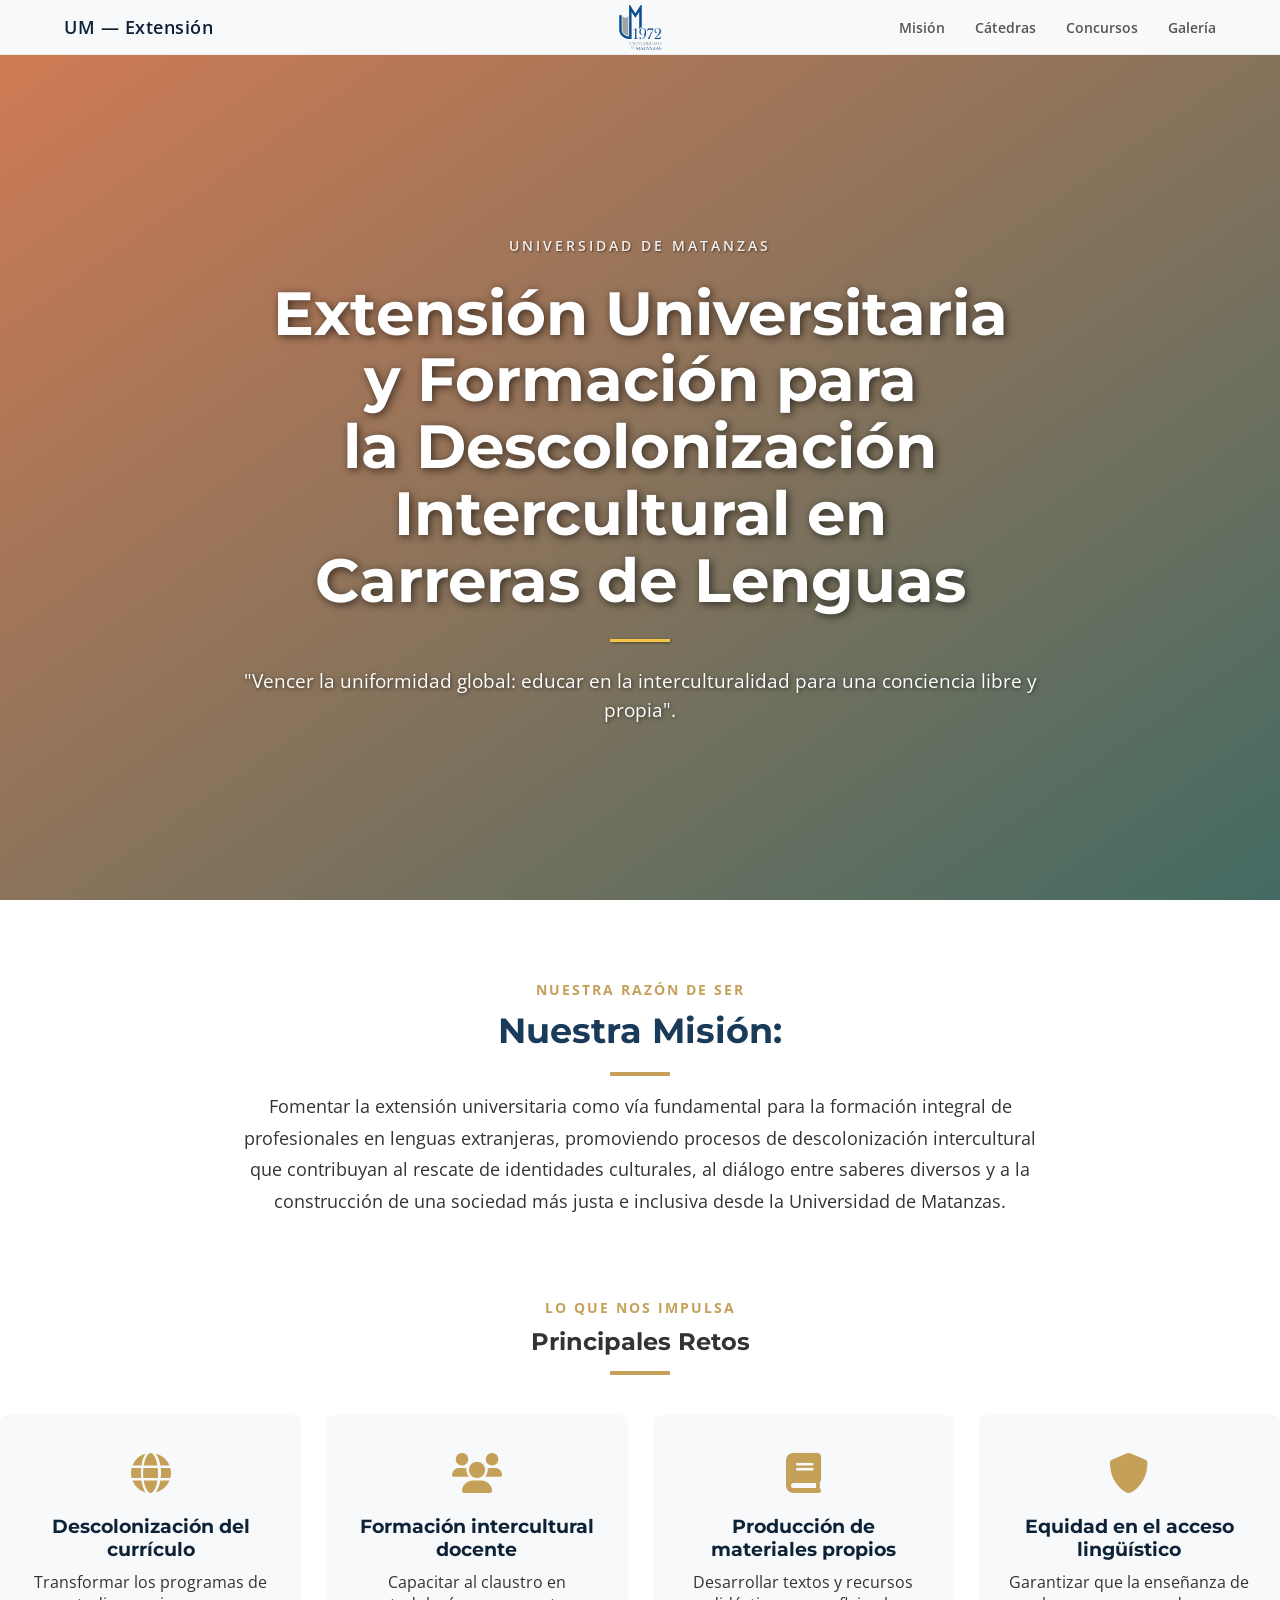
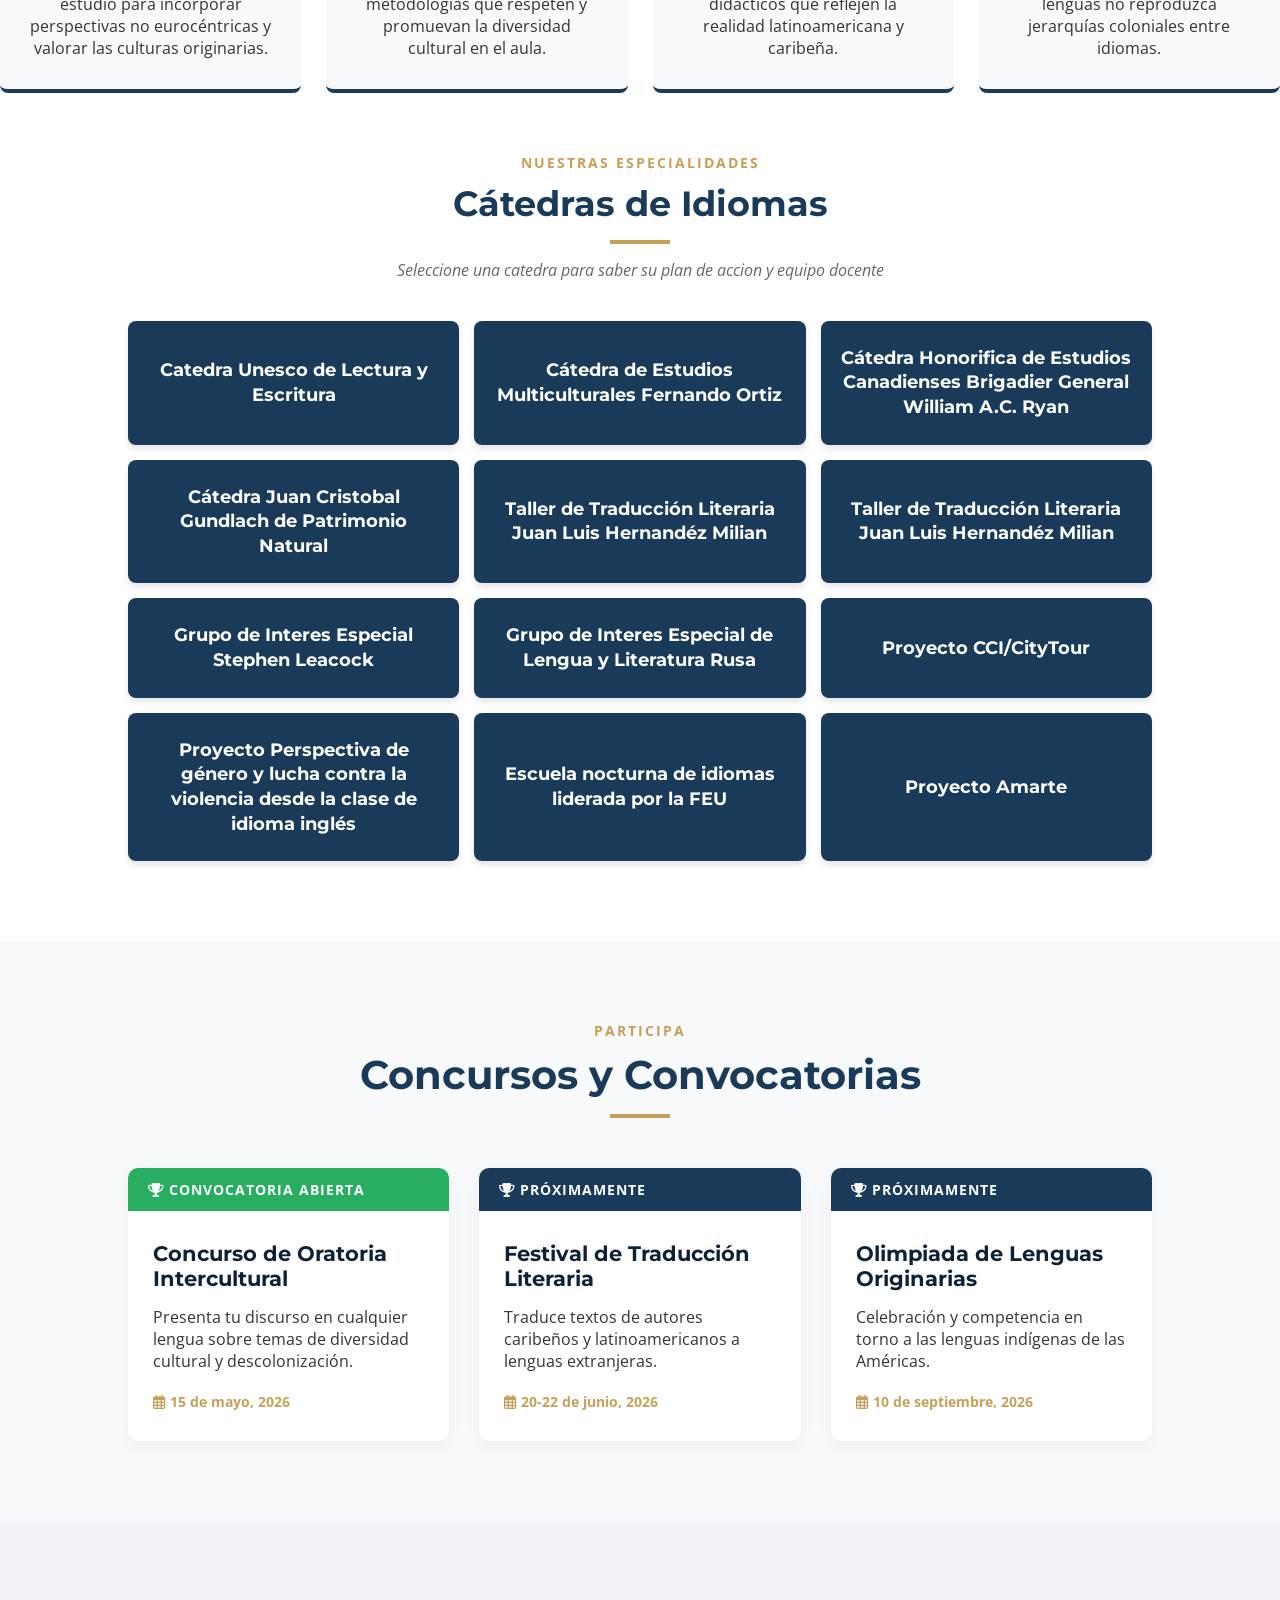
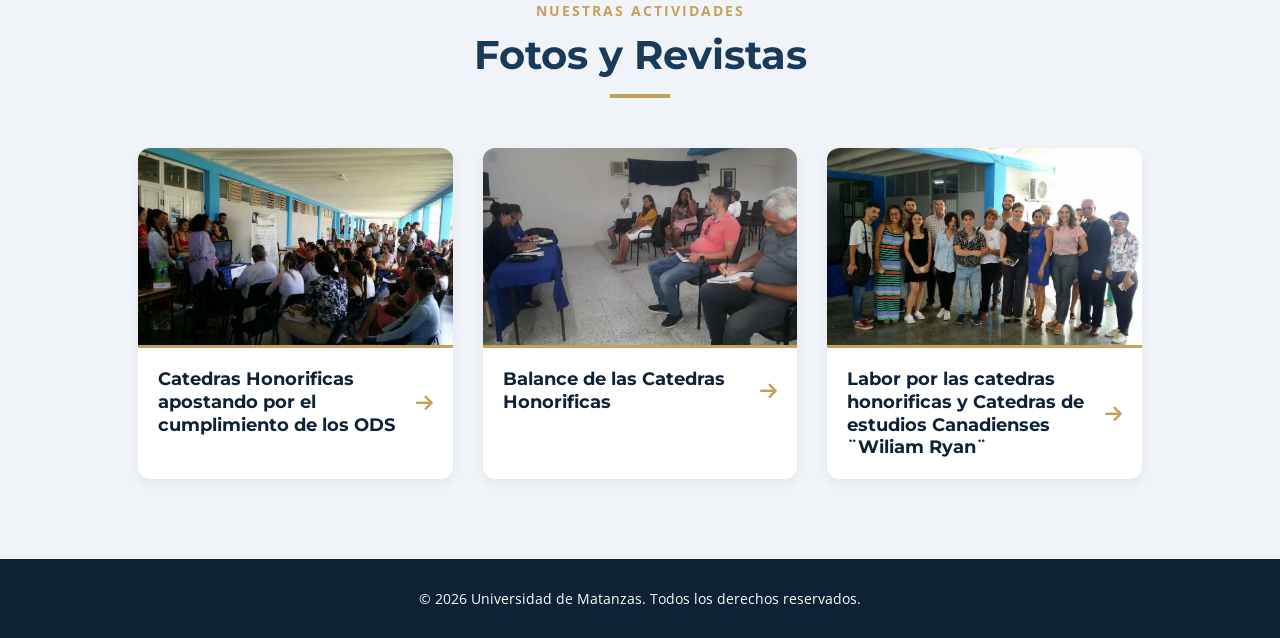
==== index.html @ 180d3bcb "Add files via upload" ====
<!DOCTYPE html>
<html lang="es">
<head>
    <meta charset="UTF-8">
    <meta name="viewport" content="width=device-width, initial-scale=1.0">
    <title>Extensión Universitaria - Universidad de Matanzas</title>
    
    <link href="https://fonts.googleapis.com/css2?family=Montserrat:wght@400;700&family=Open+Sans:wght@400;600&display=swap" rel="stylesheet">
    <link rel="stylesheet" href="https://cdnjs.cloudflare.com/ajax/libs/font-awesome/6.0.0/css/all.min.css">
    <link rel="stylesheet" href="estilos.css">
</head>
<body>
    <header class="barra-navegacion">
        <div class="logotipo">UM — Extensión</div>
        <img src="fotos/logouni.png" alt="Logo UM" class="logo-central">
        
        <nav>
            <ul class="enlaces-navegacion">
                <li><a href="#mision">Misión</a></li>
                <li><a href="#catedras">Cátedras</a></li>
                <li><a href="#concursos">Concursos</a></li>
                <li><a href="#galeria">Galería</a></li>
            </ul>
        </nav>
    </header>

    <main class="seccion-portada">
        <div class="contenido-portada">
            <span class="etiqueta-universidad">UNIVERSIDAD DE MATANZAS</span>
    
    
            <div class="Primera-seccion">
      <h1 class="titulo-principal">
                Extensión Universitaria<br>
                y Formación para<br>
                la Descolonización<br>
                Intercultural en<br>
                Carreras de Lenguas
            </h1>
            <div class="linea-amarilla"></div>

        <p>"Vencer la uniformidad global: educar en la interculturalidad para una conciencia libre y propia".</p>
    </div>
</main>

  <section class=nuestra-mision id="mision">
    
    <div class="Segunda-seccion">
               <span class="subtitulo-superior">NUESTRA RAZÓN DE SER</span>
            <h2>Nuestra Misión:</h2>
             <div class="gold-divider"></div>
            <p>Fomentar la extensión universitaria como vía fundamental para la formación integral de profesionales en lenguas extranjeras, promoviendo procesos de descolonización intercultural que contribuyan al rescate de identidades culturales, al diálogo entre saberes diversos y a la construcción de una sociedad más justa e inclusiva desde la Universidad de Matanzas.</p>
        </section>
        
        <section class="retos-container">
    <div class="header">
        <span class="subtitle">LO QUE NOS IMPULSA</span>
        <h2 class="main-title">Principales Retos</h2>
        <div class="gold-divider"></div>
    </div>

    <div class="retos-grid">
        <div class="reto-card">
            <div class="icon-wrapper">
                <i class="fas fa-globe"></i>
            </div>
            <h3>Descolonización del currículo</h3>
            <p>Transformar los programas de estudio para incorporar perspectivas no eurocéntricas y valorar las culturas originarias.</p>
        </div>

        <div class="reto-card">
            <div class="icon-wrapper">
                <i class="fas fa-users"></i>
            </div>
            <h3>Formación intercultural docente</h3>
            <p>Capacitar al claustro en metodologías que respeten y promuevan la diversidad cultural en el aula.</p>
        </div>

        <div class="reto-card">
            <div class="icon-wrapper">
                <i class="fas fa-book"></i>
            </div>
            <h3>Producción de materiales propios</h3>
            <p>Desarrollar textos y recursos didácticos que reflejen la realidad latinoamericana y caribeña.</p>
        </div>

        <div class="reto-card">
            <div class="icon-wrapper">
                <i class="fas fa-shield-alt"></i>
            </div>
            <h3>Equidad en el acceso lingüístico</h3>
            <p>Garantizar que la enseñanza de lenguas no reproduzca jerarquías coloniales entre idiomas.</p>
        </div>
    </div>
</section>
    </div>

   
       <section class="seccion-catedras" id="catedras">
          <span class="subtitle-catedra">NUESTRAS ESPECIALIDADES</span>
    <h2 class="titulo-seccion">Cátedras de Idiomas</h2>
     <div class="gold-divider"></div>
    <p id="seleccion">Seleccione una catedra para saber su plan de accion y equipo docente</p>
             <div class="Tercera-seccion">
                
                <article> 
                  
                    <a href="catedras/catedra-Unesco.html">
                        <h3>Catedra Unesco de Lectura y Escritura</h3>
                    </a>
                </article>
                    <article> 
                    <a href="catedras/catedra-Estudios.html">
                        <h3>Cátedra de Estudios Multiculturales Fernando Ortiz</h3>
                    </a>
                    </article>
                    <article> 
                    <a href="catedras/catedra-Honorifica.html">
                        <h3>Cátedra Honorifica de Estudios Canadienses Brigadier General William A.C. Ryan</h3>
                    </a>
                    </article>
                    <article> 
                    <a href="catedras/catedra-Juan.html">
                        <h3>Cátedra Juan Cristobal Gundlach de Patrimonio Natural</h3>
                    </a>
                    </article>
                    <article>
                    <a href="catedras/taller-Traduccion.html">
                        <h3>Taller de Traducción Literaria Juan Luis Hernandéz Milian</h3>
                    </a>
                    </article>

                    <article>
                    <a href="catedras/taller-Traduccion.html">
                        <h3>Taller de Traducción Literaria Juan Luis Hernandéz Milian</h3>
                    </a>
                    </article>

                    <article>
                        <a href="catedras/catedra-especial.html">
                            <h3>Grupo de Interes Especial Stephen Leacock</h3>
                        </a>
                    </article>
                    
                     <article>
                        <a href="catedras/catedra-lengua.html">
                            <h3>Grupo de Interes Especial de Lengua y Literatura Rusa</h3>
                        </a>
                    </article>
                     <article>
                        <a href="catedras/proyecto-cci.html">
                            <h3>Proyecto CCI/CityTour</h3>
                        </a>
                    </article>
                     <article>
                        <a href="catedras/proyecto-perspectiva.html">
                            <h3>Proyecto Perspectiva de género y lucha contra la violencia desde la clase de idioma inglés</h3>
                        </a>
                    </article>
                     <article>
                        <a href="catedras/escuela-idioma.html">
                            <h3>Escuela nocturna de idiomas liderada por la FEU</h3>
                        </a>
                    </article>
                     <article>
                        <a href="catedras/proyecto-amarte.html">
                            <h3>Proyecto Amarte</h3>
                        </a>
                    </article>

                </div>
        </section>

  
<section class="contenedor-seccion" id="concursos">
    <div class="encabezado-seccion">
        <span class="subtitulo-superior">PARTICIPA</span>
        <h2 class="titulo-principal">Concursos y Convocatorias</h2>
        <div class="separador"></div>
    </div>

    <div class="cuadricula-tarjetas">
        <div class="tarjeta">
            <div class="tarjeta-cabecera estado-abierta">
                <i class="fas fa-trophy"></i> Convocatoria abierta
            </div>
            <div class="tarjeta-cuerpo">
                <h3>Concurso de Oratoria Intercultural</h3>
                <p>Presenta tu discurso en cualquier lengua sobre temas de diversidad cultural y descolonización.</p>
                <div class="tarjeta-fecha">
                    <i class="far fa-calendar-alt"></i> 15 de mayo, 2026
                </div>
            </div>
        </div>

        <div class="tarjeta">
            <div class="tarjeta-cabecera estado-proximamente">
                <i class="fas fa-trophy"></i> Próximamente
            </div>
            <div class="tarjeta-cuerpo">
                <h3>Festival de Traducción Literaria</h3>
                <p>Traduce textos de autores caribeños y latinoamericanos a lenguas extranjeras.</p>
                <div class="tarjeta-fecha">
                    <i class="far fa-calendar-alt"></i> 20-22 de junio, 2026
                </div>
            </div>
        </div>

        <div class="tarjeta">
            <div class="tarjeta-cabecera estado-proximamente">
                <i class="fas fa-trophy"></i> Próximamente
            </div>
            <div class="tarjeta-cuerpo">
                <h3>Olimpiada de Lenguas Originarias</h3>
                <p>Celebración y competencia en torno a las lenguas indígenas de las Américas.</p>
                <div class="tarjeta-fecha">
                    <i class="far fa-calendar-alt"></i> 10 de septiembre, 2026
                </div>
            </div>
        </div>
    </div>
</section>

<section class="contenedor-seccion fondo-gris" id="galeria">
    <div class="encabezado-seccion">
        <span class="subtitulo-superior">NUESTRAS ACTIVIDADES</span>
        <h2 class="titulo-principal">Fotos y Revistas</h2>
        <div class="separador"></div>
    </div>

    <div class="cuadricula-galeria-movil">
        
        <article class="tarjeta-galeria">
            <div class="contenedor-img">
                <img src="fotos/Catedras Honorificas apostando por el cumplimiento de los ODS.png" alt="Actividad Universitaria">
            </div>
            <div class="info-galeria">
                <h3>Catedras Honorificas apostando por el cumplimiento de los ODS</h3>
                <span class="icono-flecha"><i class="fas fa-arrow-right"></i></span>
            </div>
        </article>

        <article class="tarjeta-galeria">
            <div class="contenedor-img">
                <img src="fotos/Catedrashonorificas.png" alt="Revista">
            </div>
            <div class="info-galeria">
                <h3>Balance de las Catedras Honorificas</h3>
                <span class="icono-flecha"><i class="fas fa-arrow-right"></i></span>
            </div>
        </article>

        <article class="tarjeta-galeria">
            <div class="contenedor-img">
                <img src="fotos/labor por las catedras honorificas y Catedrea de estudios Canadienses Wiliam Ryan.png" alt="Taller">
            </div>
            <div class="info-galeria">
                <h3>Labor por las catedras honorificas y Catedras de estudios Canadienses ¨Wiliam Ryan¨</h3>
                <span class="icono-flecha"><i class="fas fa-arrow-right"></i></span>
            </div>
        </article>

    </div>
</section>

        
        <footer>
    <p>&copy; <span id="anio"></span> Universidad de Matanzas. Todos los derechos reservados.</p>
</footer>

<div id="modal-galeria">
    <span class="cerrar-modal">&times;</span>
    <div class="contenido-modal">
        <img id="img-modal" src="" alt="Imagen ampliada">
        <h3 id="texto-modal"></h3>
    </div>
</div>
<script>
    // Tu código anterior (Año y Scroll) se queda aquí arriba...
    document.getElementById("anio").textContent = new Date().getFullYear();
    if ('scrollRestoration' in history) { history.scrollRestoration = 'manual'; }
    window.onload = function() {
        window.scrollTo(0, 0);
        if (window.location.hash) { history.replaceState(null, null, window.location.pathname); }
    };

    // --- NUEVO CÓDIGO JS PARA LA GALERÍA --- //
    
    // Esperamos a que la página cargue completamente
    document.addEventListener("DOMContentLoaded", function() {
        
        // Seleccionamos las partes que vamos a manipular
        const tarjetas = document.querySelectorAll('.tarjeta-galeria');
        const modal = document.getElementById('modal-galeria');
        const imgModal = document.getElementById('img-modal');
        const textoModal = document.getElementById('texto-modal');
        const botonCerrar = document.querySelector('.cerrar-modal');

        // Le damos la orden a cada tarjeta de fotos
        tarjetas.forEach(tarjeta => {
            tarjeta.addEventListener('click', function() {
                // 1. "Robamos" la foto y el texto de la tarjeta que el usuario tocó
                const rutaImg = this.querySelector('img').src;
                const textoImg = this.querySelector('h3').textContent;

                // 2. Se los pasamos a la ventana oculta
                imgModal.src = rutaImg;
                textoModal.textContent = textoImg;

                // 3. Hacemos visible la ventana añadiendo la clase CSS 'mostrar'
                modal.classList.add('mostrar');
                // Desactivar el scroll del fondo mientras miras la foto
                document.body.style.overflow = 'hidden'; 
            });
        });

        // Función para cerrar tocando la X
        botonCerrar.addEventListener('click', cerrarModal);

        // Función para cerrar tocando en cualquier parte oscura fuera de la foto
        modal.addEventListener('click', function(event) {
            if (event.target === modal) {
                cerrarModal();
            }
        });

        // Acción que ocurre al cerrar
        function cerrarModal() {
            modal.classList.remove('mostrar');
            // Devolver el scroll a la página
            document.body.style.overflow = 'auto'; 
        }
    });
</script>
   
</body>
</html>
---- estilos.css ----
/* =========================================
   1. VARIABLES GLOBALES Y RESETEO
   ========================================= */
:root {
    --azul-primario: #1a3a5a;
    --azul-oscuro: #0d2137;
    --dorado: #c5a059;
    --amarillo: #f3c344;
    --gris-claro: #f8f9fa;
    --blanco: #ffffff;
    --texto: #333333;
    --exito: #27ae60;
}

* {
    margin: 0;
    padding: 0;
    box-sizing: border-box;
}

body, html {
    width: 100%;
    font-family: 'Open Sans', sans-serif;
    color: var(--texto);
    background-color: var(--blanco);
    scroll-behavior: smooth; /* Para que los enlaces del menú bajen suavemente */
}

h1, h2, h3 {
    font-family: 'Montserrat', sans-serif;
    font-weight: 700;
}

/* =========================================
   2. BARRA DE NAVEGACIÓN (HEADER)
   ========================================= */

.barra-navegacion {
    display: flex;
    justify-content: space-between;
    align-items: center;
    padding: 15px 5%;
    background-color: var(--gris-claro);
    border-bottom: 1px solid #eaeaea;
    position: absolute; /* Superpuesta sobre la imagen */
    top: 0;
    width: 100%;
    z-index: 10;
}
/* --- ESTILO PARA EL LOGO CENTRAL --- */
.logo-central {
    position: absolute;
    left: 50%; /* Lo mueve a la mitad de la pantalla */
    transform: translateX(-50%); /* Lo centra perfectamente sobre su propio eje */
    height: 45px; /* Ajusta este valor para hacerlo más grande o más pequeño */
    width: auto; /* Mantiene la proporción de la imagen para que no se deforme */
    z-index: 15; /* Asegura que se vea por encima de otros elementos */
}

.logotipo {
    font-size: 1.1rem;
    font-weight: 600;
    color: var(--azul-oscuro);
    letter-spacing: 0.5px;
}

.enlaces-navegacion {
    list-style: none;
    display: flex;
    gap: 30px;
}

.enlaces-navegacion li a {
    text-decoration: none;
    color: #555;
    font-size: 0.9rem;
    font-weight: 600;
    transition: color 0.3s ease;
}

.enlaces-navegacion li a:hover {
    color: var(--dorado);
}

/* =========================================
   3. SECCIÓN HERO (PORTADA)
   ========================================= */
.seccion-portada {
    position: relative;
    width: 100%;
    height: 100vh;
    /* Gradiente cálido a frío imitando tu fotografía + Imagen de fondo */
    background-image: 
        linear-gradient(
            to bottom right,
            rgba(200, 90, 40, 0.8), 
            rgba(20, 70, 60, 0.8)
        ),
        url('https://images.unsplash.com/photo-1541339907198-e08756ebafe3?auto=format&fit=crop&w=1920&q=80');
    background-size: cover;
    background-position: center;
    background-repeat: no-repeat;
    
    display: flex;
    justify-content: center;
    align-items: center;
    text-align: center;
    padding-top: 60px; /* Espacio para la barra de navegación */
}

.contenido-portada {
    color: var(--blanco);
    padding: 0 20px;
    max-width: 900px;
}

.etiqueta-universidad {
    display: block;
    font-size: 0.85rem;
    letter-spacing: 3px;
    text-transform: uppercase;
    margin-bottom: 25px;
    font-weight: 600;
    color: rgba(255, 255, 255, 0.9);
    text-shadow: 1px 1px 2px rgba(0,0,0,0.5);
}

.seccion-portada .titulo-principal {
    font-size: 3.8rem;
    line-height: 1.1;
    margin-bottom: 25px;
    text-shadow: 2px 2px 8px rgba(0,0,0,0.6);
}

.linea-amarilla {
    width: 60px;
    height: 3px;
    background-color: var(--amarillo);
    margin: 0 auto 25px;
    box-shadow: 1px 1px 3px rgba(0,0,0,0.4);
}

.Primera-seccion p {
    font-size: 1.2rem;
    font-weight: 400;
    line-height: 1.5;
    text-shadow: 1px 1px 4px rgba(0,0,0,0.6);
}

/* =========================================
   4. SECCIÓN MISIÓN Y RETOS
   ========================================= */
.Segunda-seccion {
    padding: 80px 10%;
    background-color: var(--blanco);
}
.nuestra-mision {
    text-align: center;
}
.Segunda-seccion > section {
    margin-bottom: 60px;
    text-align: center;
}

.Segunda-seccion h2 {
    color: var(--azul-primario);
    font-size: 2.2rem;
    margin-bottom: 20px;
}

.Segunda-seccion p {
    max-width: 800px;
    margin: 0 auto;
    font-size: 1.1rem;
    line-height: 1.8;
}

/* Retos Cards */
.retos-container .header {
    text-align: center;
    margin-bottom: 40px;
}

.subtitle {
    text-align: center;
    color: var(--dorado);
    letter-spacing: 2px;
    font-weight: bold;
    font-size: 0.9rem;
    display: block;
    margin-bottom: 10px;
}

.gold-divider {
    width: 60px;
    height: 4px;
    background-color: var(--dorado);
    margin: 15px auto;
}

.retos-grid {
    display: grid;
    grid-template-columns: repeat(auto-fit, minmax(250px, 1fr));
    gap: 25px;
}

.reto-card {
    background: var(--gris-claro);
    padding: 30px;
    border-radius: 8px;
    transition: transform 0.3s ease;
    border-bottom: 4px solid var(--azul-primario);
    text-align: center;
}

.reto-card:hover {
    transform: translateY(-8px);
}

.icon-wrapper {
    font-size: 2.5rem;
    color: var(--dorado);
    margin-bottom: 15px;
}

.reto-card h3 {
    margin-bottom: 10px;
    color: var(--azul-oscuro);
}

/* =========================================
   5. SECCIÓN CÁTEDRAS (Tercera Sección)
   ========================================= */
   .subtitle-catedra{
    text-align: center;
    color: var(--dorado);
    letter-spacing: 2px;
    font-weight: bold;
    font-size: 0.9rem;
    display: block;
    margin-bottom: 10px;
   }
#seleccion {
    text-align: center;
    color: #666;
    margin-bottom: 40px;
    font-style: italic;
}
.seccion-catedras {
    background-color: var(--blanco);
    padding: 60px 0 0; /* Da un respiro visual antes del título */
}
.seccion-catedras .titulo-seccion {
    text-align: center;
    color: var(--azul-primario);
    font-size: 2.2rem;
    margin-bottom: 10px;
}
.Tercera-seccion {
    display: grid;
    grid-template-columns: repeat(auto-fit, minmax(300px, 1fr));
    gap: 15px;
    padding: 0 10% 80px;
}

.Tercera-seccion article a {
    display: flex;
    align-items: center;
    justify-content: center;
    text-decoration: none;
    background: var(--azul-primario);
    color: var(--blanco);
    padding: 25px 20px;
    border-radius: 8px;
    height: 100%;
    text-align: center;
    transition: all 0.3s ease;
    box-shadow: 0 4px 6px rgba(0,0,0,0.1);
}

.Tercera-seccion article a:hover {
    background: var(--dorado);
    transform: translateY(-3px);
    box-shadow: 0 6px 12px rgba(0,0,0,0.15);
}

.Tercera-seccion h3 {
    font-size: 1.1rem;
    line-height: 1.4;
}

/* =========================================
   6. SECCIÓN CONCURSOS Y CONVOCATORIAS
   ========================================= */
.contenedor-seccion {
    background-color: var(--gris-claro);
    padding: 80px 10%;
}

.encabezado-seccion {
    text-align: center;
    margin-bottom: 50px;
}

.subtitulo-superior {
    color: var(--dorado);
    letter-spacing: 2px;
    font-weight: bold;
    font-size: 0.9rem;
    display: block;
    margin-bottom: 10px;
}

.contenedor-seccion .titulo-principal {
    color: var(--azul-primario);
    font-size: 2.5rem;
    margin-bottom: 15px;
}

.separador {
    width: 60px;
    height: 4px;
    background-color: var(--dorado);
    margin: 0 auto;
}

.cuadricula-tarjetas {
    display: grid;
    grid-template-columns: repeat(auto-fit, minmax(300px, 1fr));
    gap: 30px;
}

.tarjeta {
    background: var(--blanco);
    border-radius: 10px;
    overflow: hidden;
    box-shadow: 0 5px 15px rgba(0,0,0,0.05);
    transition: transform 0.3s ease, box-shadow 0.3s ease;
}

.tarjeta:hover {
    transform: translateY(-5px);
    box-shadow: 0 10px 25px rgba(0,0,0,0.1);
}

.tarjeta-cabecera {
    padding: 12px 20px;
    font-weight: bold;
    font-size: 0.85rem;
    color: var(--blanco);
    text-transform: uppercase;
    letter-spacing: 1px;
}

.estado-abierta { background-color: var(--exito); }
.estado-proximamente { background-color: var(--azul-primario); }

.tarjeta-cuerpo {
    padding: 30px 25px;
}

.tarjeta-cuerpo h3 {
    margin-bottom: 15px;
    font-size: 1.3rem;
    color: var(--azul-oscuro);
}

.tarjeta-fecha {
    margin-top: 20px;
    font-weight: bold;
    font-size: 0.9rem;
    color: var(--dorado);
}

/* =========================================
   7. FOOTER
   ========================================= */
footer {
    background-color: var(--azul-oscuro);
    color: var(--blanco);
    text-align: center;
    padding: 30px 20px;
    font-size: 0.9rem;
}

/* =========================================
   8. DISEÑO RESPONSIVO (Móviles y Tablets)
   ========================================= */
@media (max-width: 900px) {
    .seccion-portada .titulo-principal {
        font-size: 2.8rem;
    }
}

@media (max-width: 768px) {
    .barra-navegacion {
        flex-direction: column;
        gap: 15px;
        padding: 15px;
    }
    .logo-central {
        position: static; /* Apaga el posicionamiento absoluto */
        transform: none; /* Quita el centrado forzado */
        height: 45px; /* Tamaño ideal para celular */
        margin: 5px 0 10px 0; /* Da un poco de espacio arriba y abajo para que no choque con las letras */
    }
    .enlaces-navegacion {
        flex-wrap: wrap;
        justify-content: center;
        gap: 15px;
    }

    .seccion-portada .titulo-principal {
        font-size: 2rem;
        margin-top: 40px;
    }
    
    .Primera-seccion p {
        font-size: 1rem;
    }
    
    .Segunda-seccion {
        padding: 60px 5%;
    }
    
    .contenedor-seccion {
        padding: 60px 5%;
    }
}

/* =========================================
   9. SECCIÓN GALERÍA (OPTIMIZADO PARA MÓVILES)
   ========================================= */

/* Fondo gris sutil para que las tarjetas blancas resalten */
.fondo-gris {
    background-color: #f0f4f8; 
}

/* --- Layout Responsivo --- */
.cuadricula-galeria-movil {
    display: grid;
    /* En celulares: 1 sola columna. Gap más pequeño para no hacer tanto scroll */
    grid-template-columns: 1fr;
    gap: 20px;
    margin-top: 40px;
    padding: 0 10px; /* Margen de seguridad para pantallas muy estrechas */
}

/* En Tablets (pantallas medianas), cambia a 2 columnas */
@media (min-width: 600px) {
    .cuadricula-galeria-movil {
        grid-template-columns: repeat(2, 1fr);
        gap: 25px;
    }
}

/* En Computadoras (pantallas grandes), cambia a 3 columnas */
@media (min-width: 992px) {
    .cuadricula-galeria-movil {
        grid-template-columns: repeat(3, 1fr);
        gap: 30px;
    }
}

/* --- Diseño de la Tarjeta --- */
.tarjeta-galeria {
    background-color: var(--blanco);
    border-radius: 12px; /* Bordes redondeados muy de moda en móviles */
    overflow: hidden;
    box-shadow: 0 4px 10px rgba(0,0,0,0.06);
    display: flex;
    flex-direction: column;
    text-decoration: none;
    transition: transform 0.3s ease, box-shadow 0.3s ease;
    cursor: pointer;
}

/* Efecto al tocar la pantalla (active) o pasar el ratón (hover) */
.tarjeta-galeria:active,
.tarjeta-galeria:hover {
    transform: translateY(-5px);
    box-shadow: 0 10px 20px rgba(0,0,0,0.12);
}

.contenedor-img {
    width: 100%;
    aspect-ratio: 16 / 10; /* Formato apaisado perfecto para móviles */
    overflow: hidden;
}

.contenedor-img img {
    width: 100%;
    height: 100%;
    object-fit: cover;
    transition: transform 0.5s ease;
}

.tarjeta-galeria:hover .contenedor-img img {
    transform: scale(1.05); /* Zoom sutil en la foto */
}

/* --- Información debajo de la foto --- */
.info-galeria {
    padding: 20px;
    display: flex;
    justify-content: space-between; /* Separa el texto de la flecha */
    align-items: center;
    border-top: 3px solid var(--dorado); /* Detalle elegante institucional */
}

.info-galeria h3 {
    color: var(--azul-oscuro);
    font-size: 1.1rem; /* Tamaño de letra perfecto para lectura en celular */
    margin: 0;
    line-height: 1.3;
}

.icono-flecha {
    color: var(--dorado);
    font-size: 1.2rem;
    transition: transform 0.3s ease;
}

/* La flecha se mueve hacia la derecha cuando tocas la tarjeta */
.tarjeta-galeria:hover .icono-flecha {
    transform: translateX(5px);
}
/* =========================================
   10. EFECTO LIGHTBOX (VENTANA FLOTANTE)
   ========================================= */

#modal-galeria {
    display: none; /* Oculto por defecto */
    position: fixed;
    z-index: 9999; /* Para que quede por encima del menú y todo lo demás */
    left: 0;
    top: 0;
    width: 100%;
    height: 100%;
    background-color: rgba(13, 33, 55, 0.92); /* Azul oscuro de tu paleta, casi opaco */
    backdrop-filter: blur(5px); /* Efecto moderno de desenfoque de fondo */
    opacity: 0;
    transition: opacity 0.3s ease;
}

/* Esta clase se añade con JavaScript para hacerlo visible */
#modal-galeria.mostrar {
    display: flex;
    justify-content: center;
    align-items: center;
    opacity: 1;
}

.contenido-modal {
    text-align: center;
    max-width: 90%;
    max-height: 90%;
    transform: scale(0.8); /* Empieza un poco pequeño... */
    transition: transform 0.3s ease;
}

#modal-galeria.mostrar .contenido-modal {
    transform: scale(1); /* ...y crece a tamaño normal al aparecer */
}

#img-modal {
    max-width: 100%;
    max-height: 75vh; /* Ocupa como máximo el 75% del alto de la pantalla */
    border-radius: 8px;
    box-shadow: 0 10px 30px rgba(0,0,0,0.5);
}

#texto-modal {
    color: var(--blanco);
    margin-top: 15px;
    font-size: 1.5rem;
    font-family: 'Playfair Display', serif; /* La misma fuente de la portada */
}

.cerrar-modal {
    position: absolute;
    top: 20px;
    right: 35px;
    color: var(--blanco);
    font-size: 45px;
    font-weight: bold;
    cursor: pointer;
    transition: color 0.3s ease;
}

.cerrar-modal:hover {
    color: var(--dorado);
}
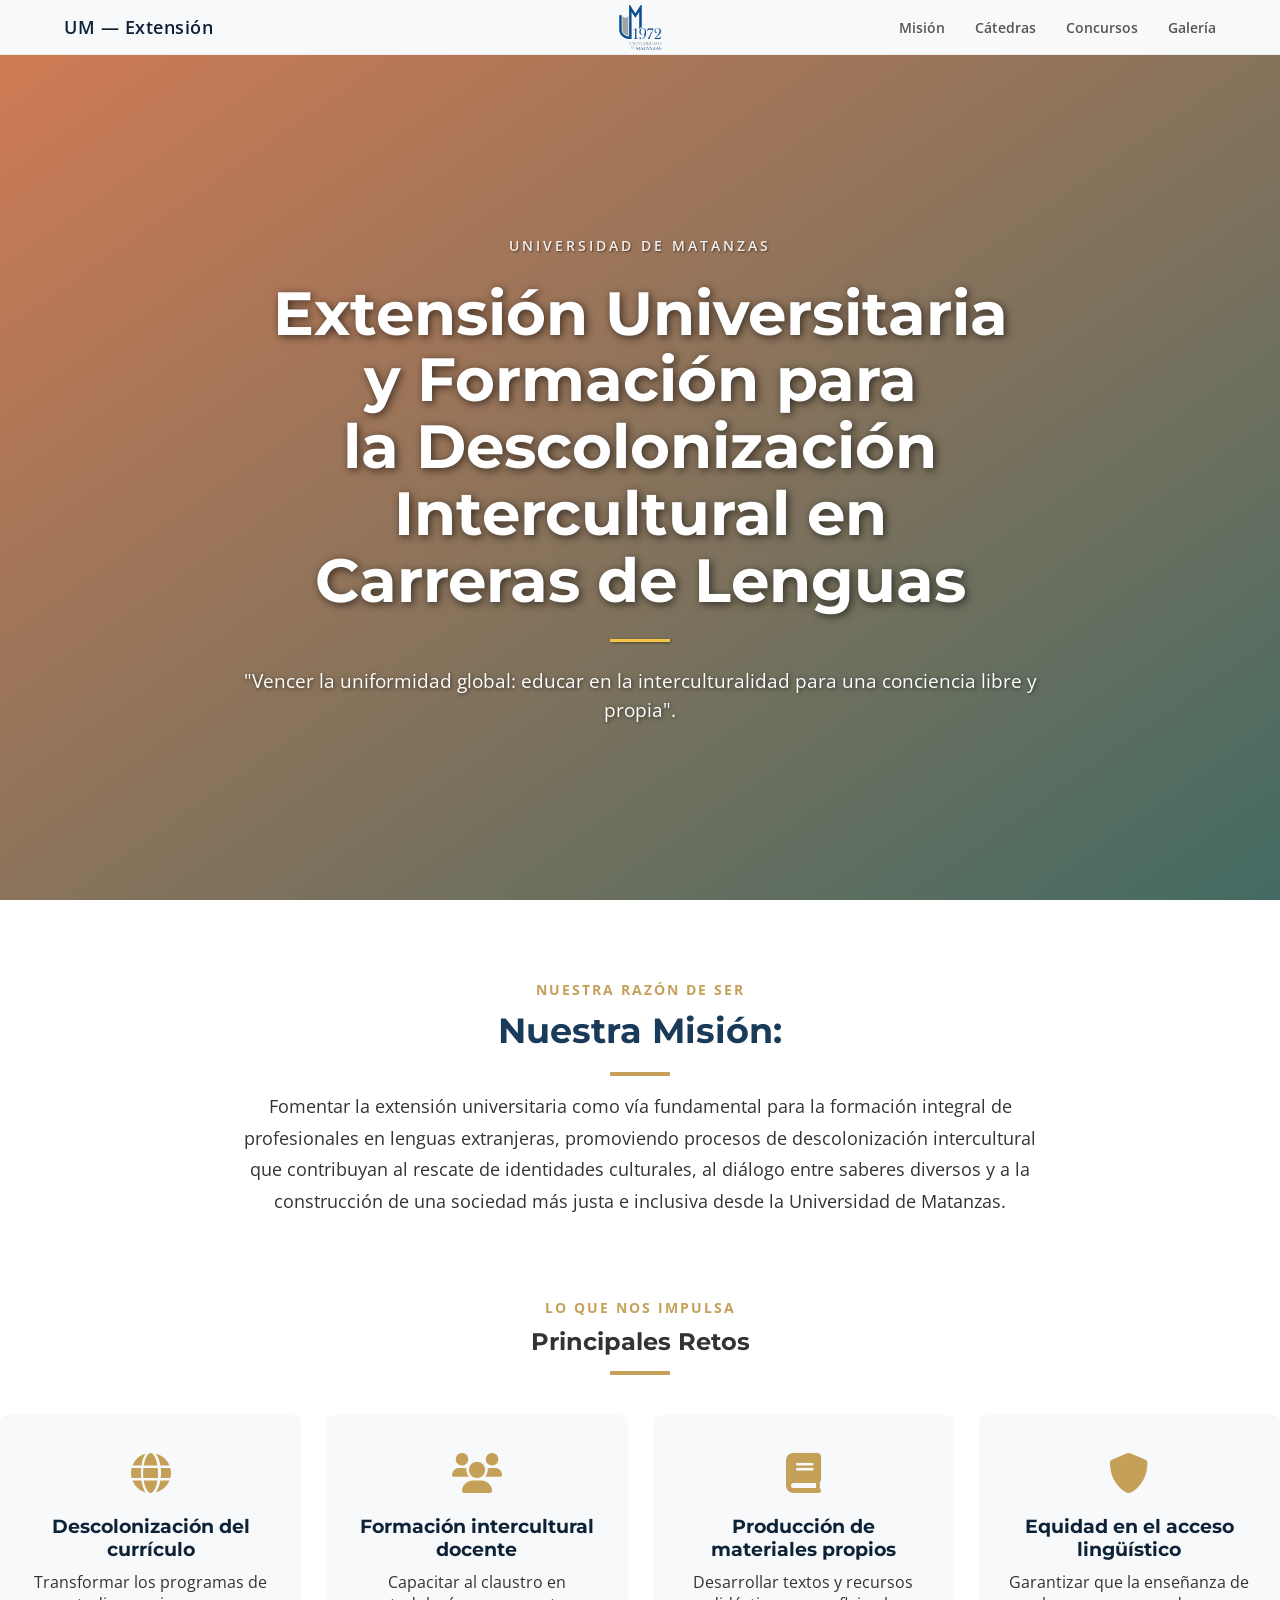
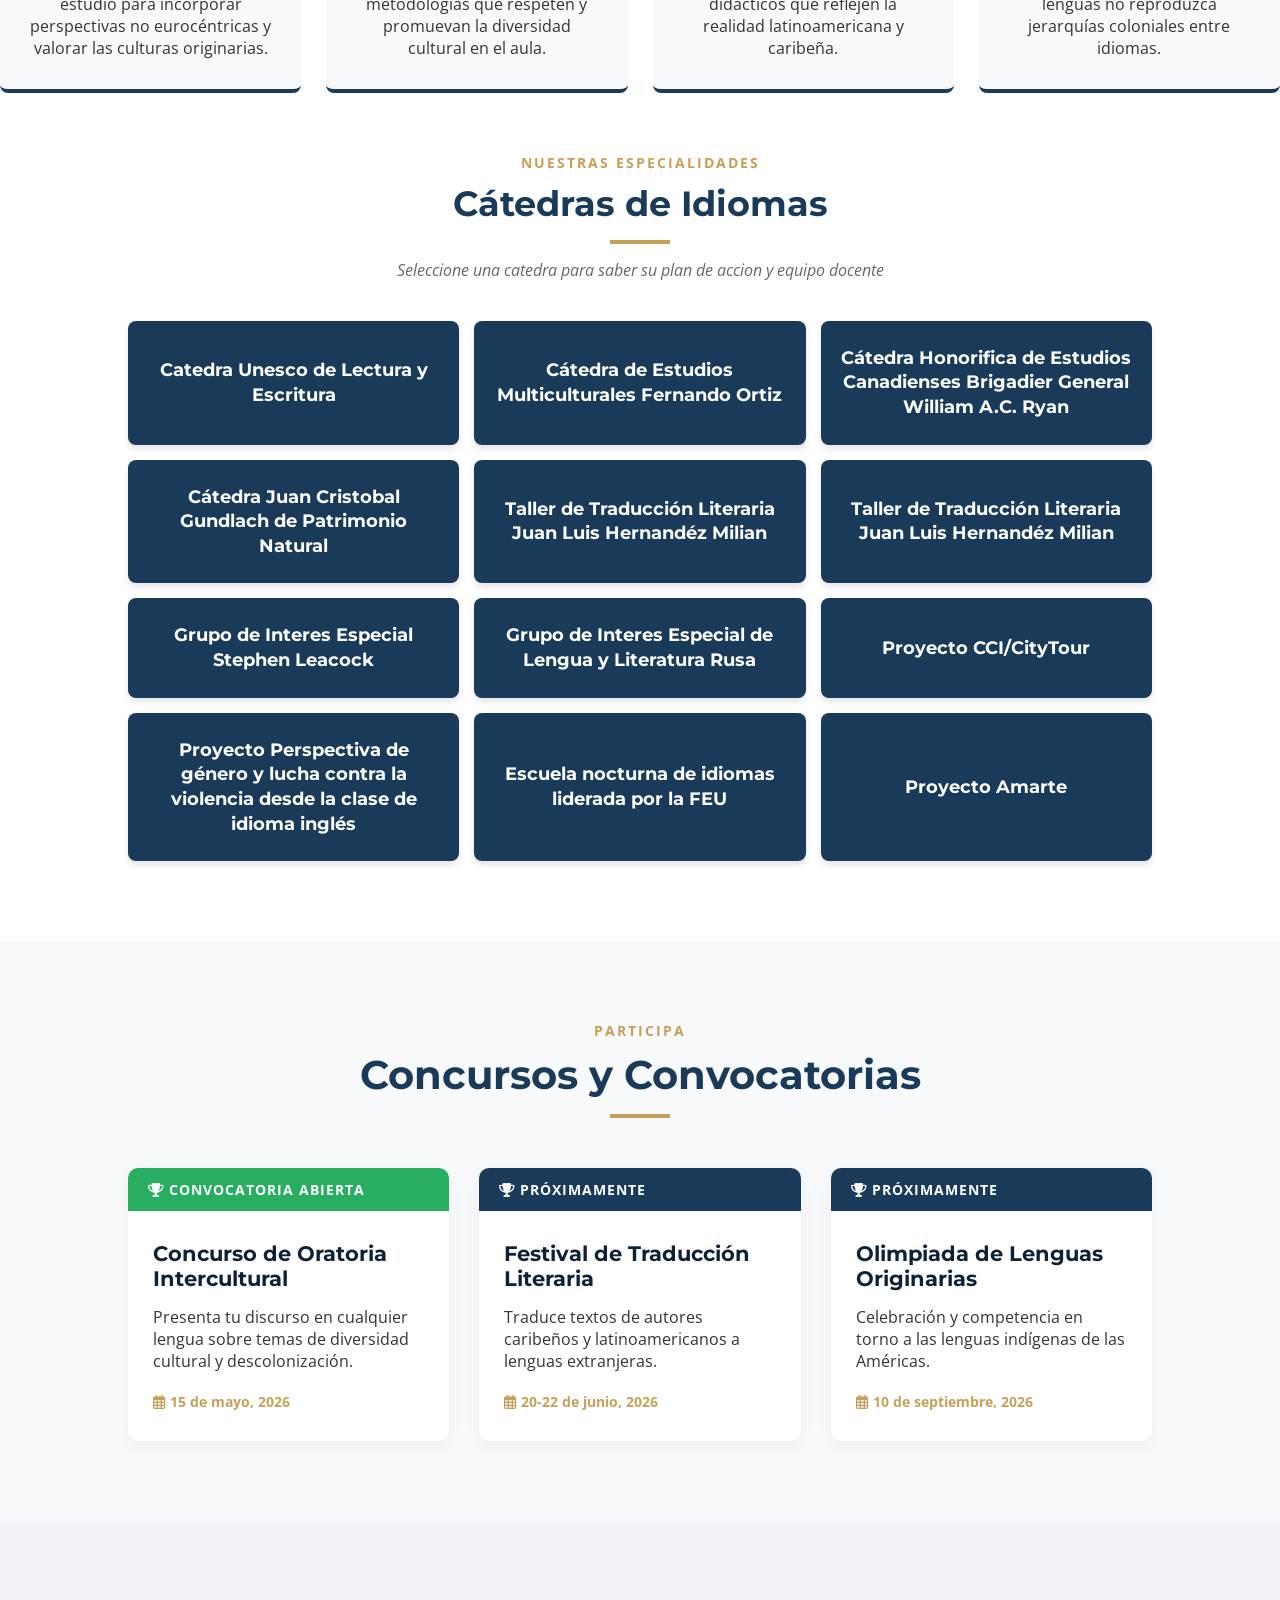
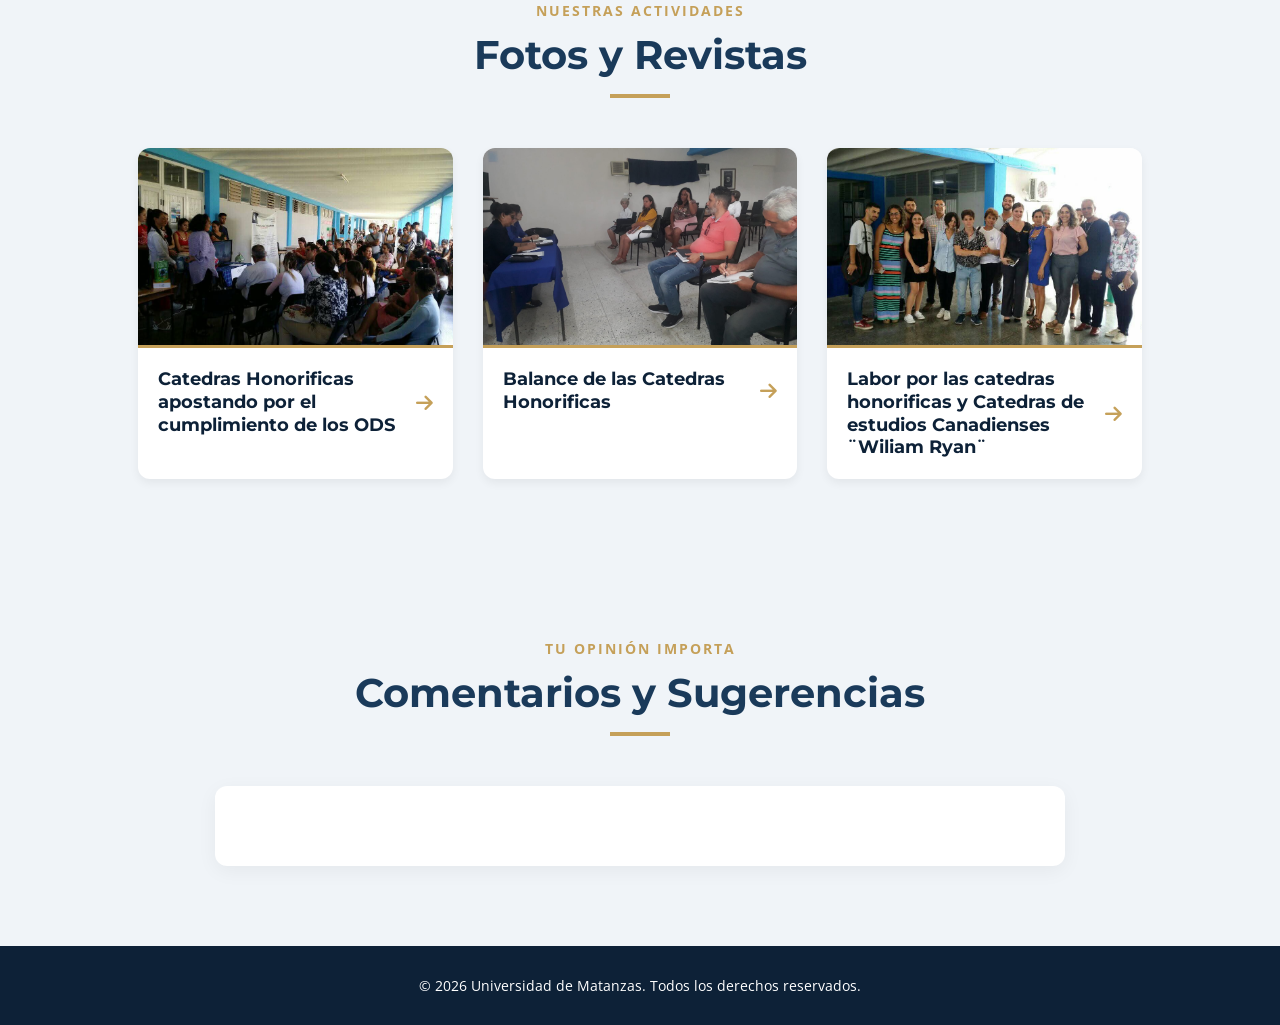
==== commit b485d0ed: "Add files via upload" ====
--- a/index.html
+++ b/index.html
@@ -263,6 +263,27 @@
     </div>
 </section>
 
+        <section class="contenedor-seccion fondo-gris" id="comentarios">
+    <div class="encabezado-seccion">
+        <span class="subtitulo-superior">TU OPINIÓN IMPORTA</span>
+        <h2 class="titulo-principal">Comentarios y Sugerencias</h2>
+        <div class="separador"></div>
+    </div>
+
+    <div class="caja-comentarios">
+        <div id="disqus_thread"></div>
+    </div>
+
+    <script>
+        (function() { // DON'T EDIT BELOW THIS LINE
+            var d = document, s = d.createElement('script');
+            s.src = 'https://sddfdss.disqus.com/embed.js';
+            s.setAttribute('data-timestamp', +new Date());
+            (d.head || d.body).appendChild(s);
+        })();
+    </script>
+    <noscript>Please enable JavaScript to view the <a href="https://disqus.com/?ref_noscript">comments powered by Disqus.</a></noscript>
+</section>
         
         <footer>
     <p>&copy; <span id="anio"></span> Universidad de Matanzas. Todos los derechos reservados.</p>
@@ -275,6 +296,7 @@
         <h3 id="texto-modal"></h3>
     </div>
 </div>
+
 <script>
     // Tu código anterior (Año y Scroll) se queda aquí arriba...
     document.getElementById("anio").textContent = new Date().getFullYear();
@@ -332,6 +354,6 @@
         }
     });
 </script>
-   
+   <script id="dsq-count-scr" src="//sddfdss.disqus.com/count.js" async></script>
 </body>
 </html>
--- a/estilos.css
+++ b/estilos.css
@@ -591,4 +591,25 @@
 
 .cerrar-modal:hover {
     color: var(--dorado);
+}
+
+/* =========================================
+   11. SECCIÓN DE COMENTARIOS (DISQUS)
+   ========================================= */
+
+.caja-comentarios {
+    max-width: 850px; /* Evita que los comentarios se hagan infinitamente anchos en PC */
+    margin: 0 auto; /* Centra la caja horizontalmente */
+    background-color: var(--blanco);
+    padding: 40px;
+    border-radius: 12px;
+    box-shadow: 0 5px 20px rgba(0,0,0,0.05); /* Sombra elegante */
+}
+
+/* Ajustes para teléfonos móviles */
+@media (max-width: 768px) {
+    .caja-comentarios {
+        padding: 20px 15px; /* Reduce los márgenes internos para aprovechar la pantalla */
+        border-radius: 8px;
+    }
 }
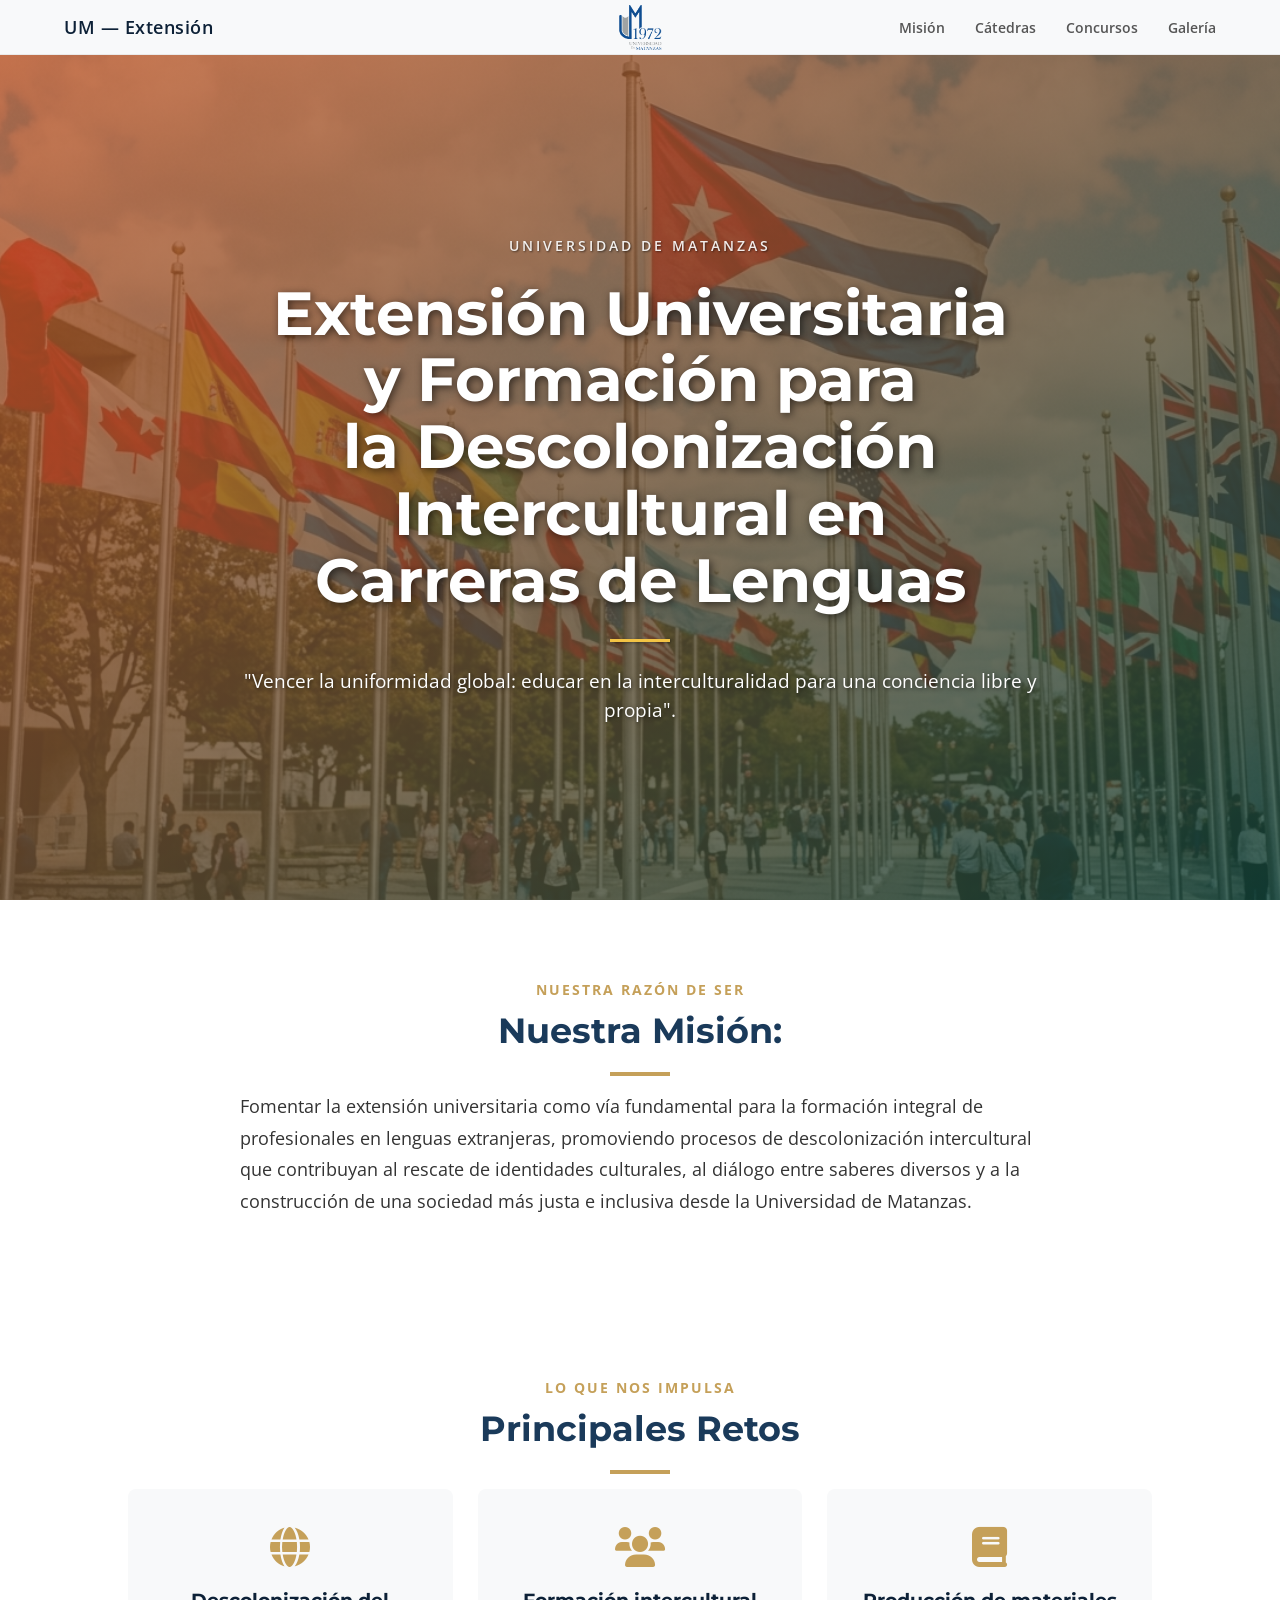
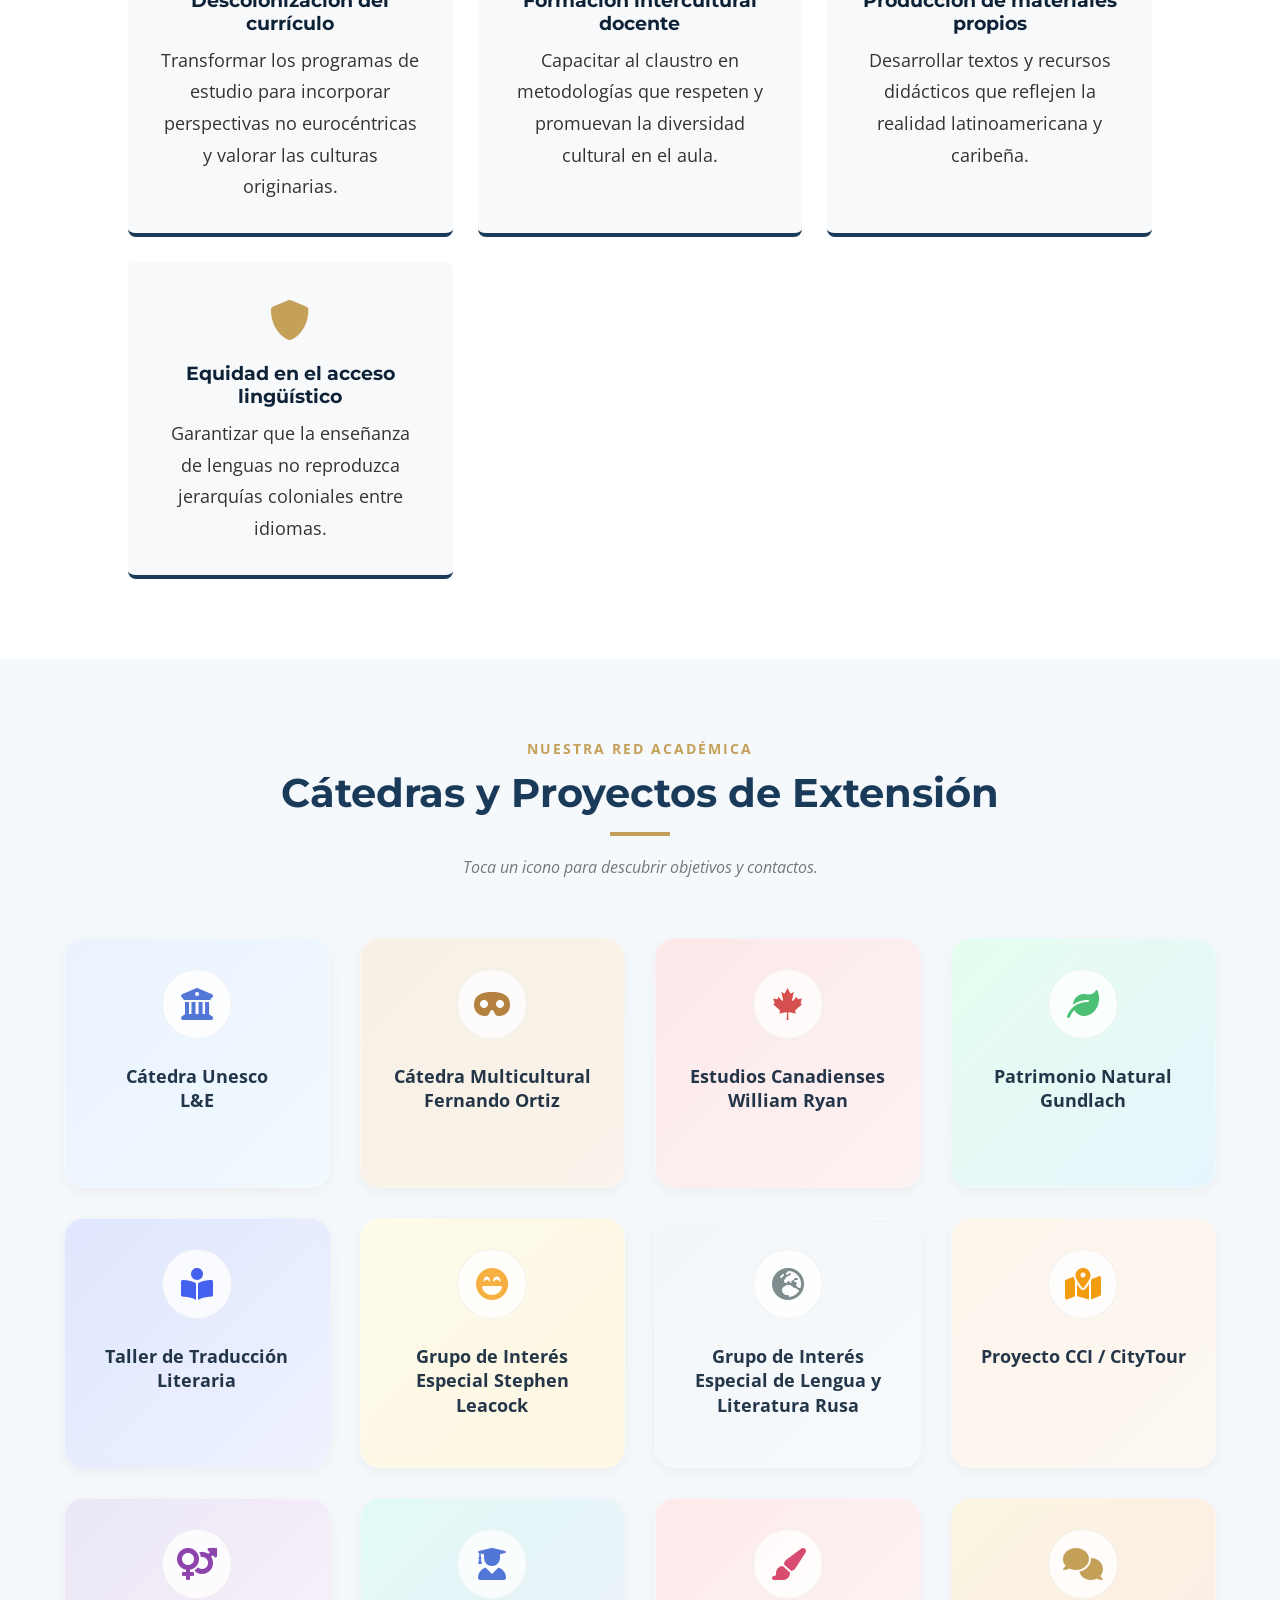
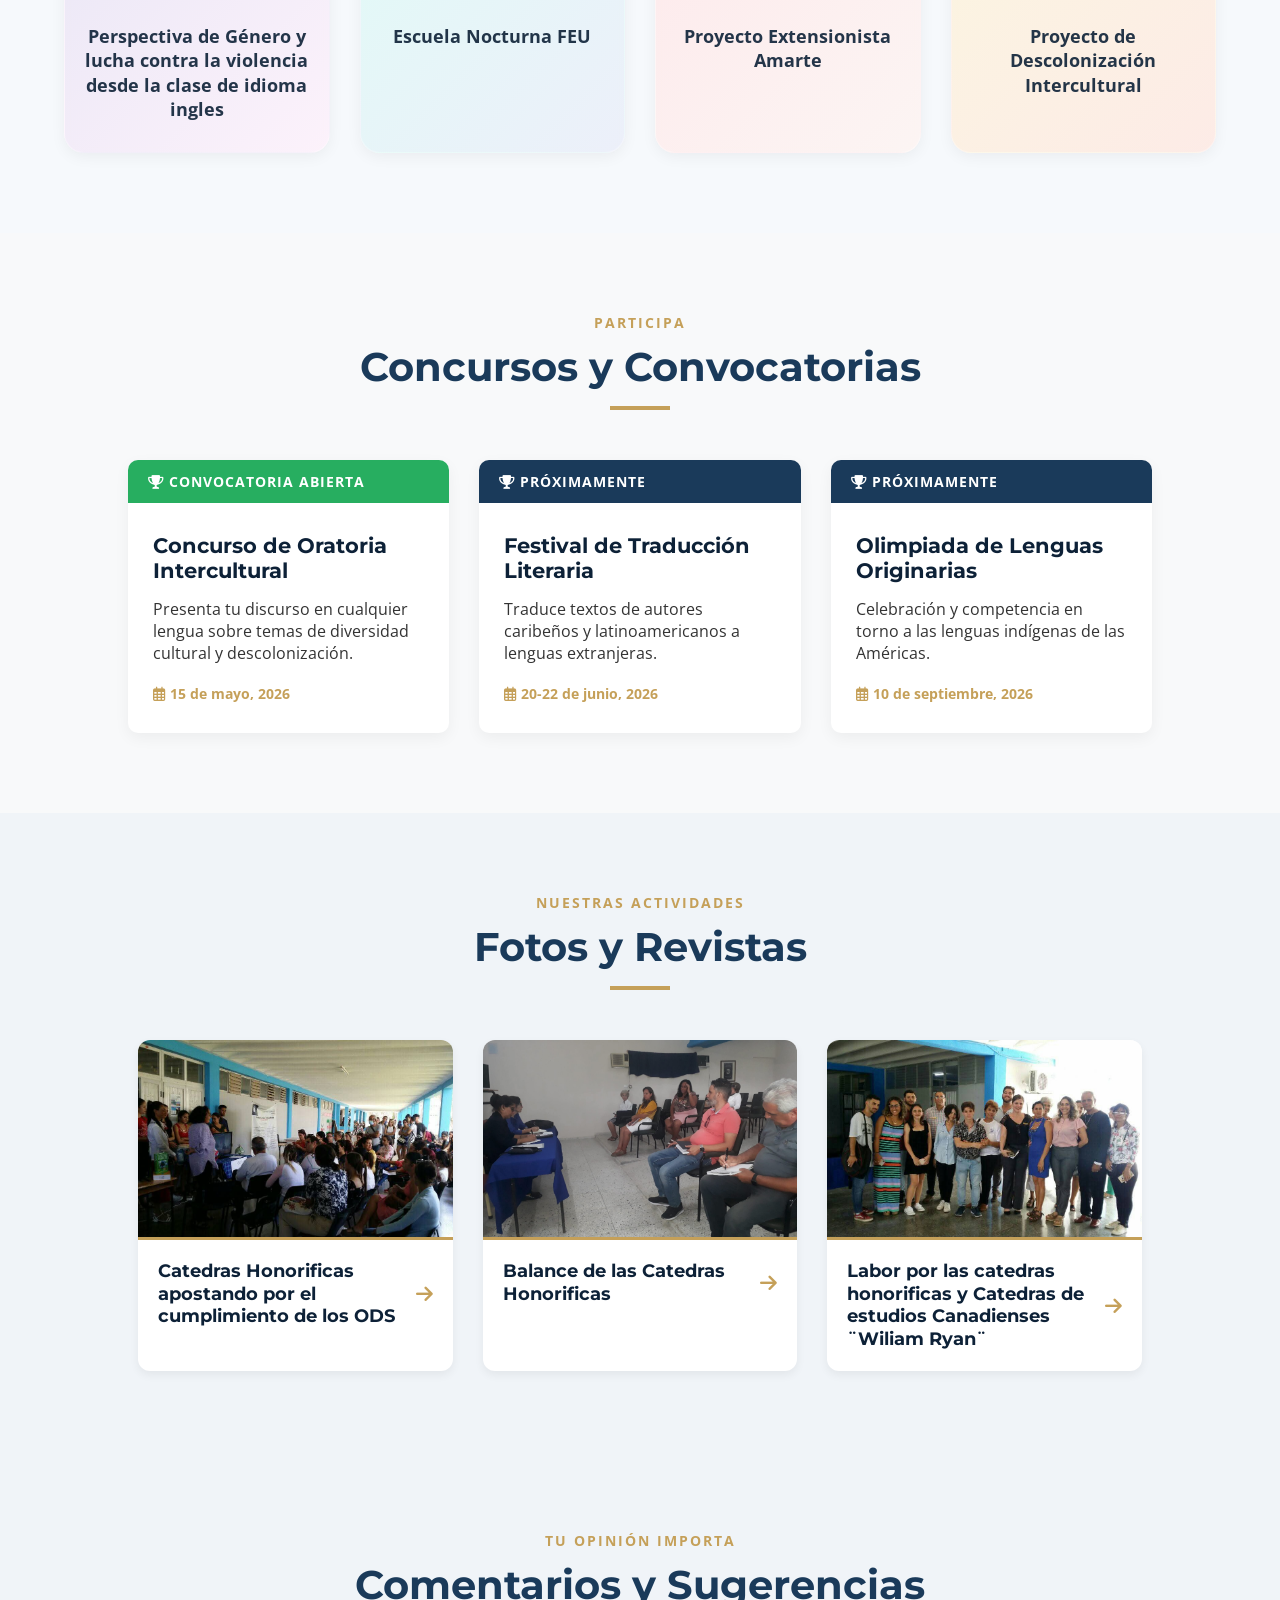
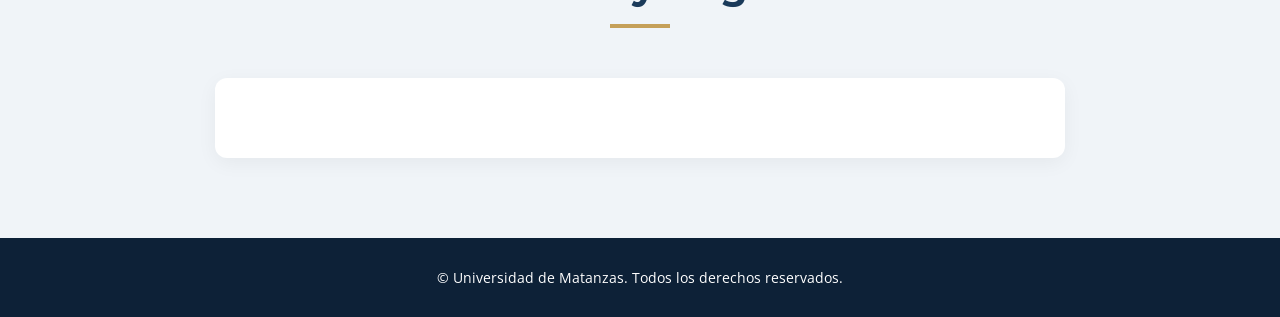
==== commit a08365fa: "Add files via upload" ====
--- a/index.html
+++ b/index.html
@@ -8,6 +8,8 @@
     <link href="https://fonts.googleapis.com/css2?family=Montserrat:wght@400;700&family=Open+Sans:wght@400;600&display=swap" rel="stylesheet">
     <link rel="stylesheet" href="https://cdnjs.cloudflare.com/ajax/libs/font-awesome/6.0.0/css/all.min.css">
     <link rel="stylesheet" href="estilos.css">
+
+   
 </head>
 <body>
     <header class="barra-navegacion">
@@ -43,19 +45,18 @@
     </div>
 </main>
 
-  <section class=nuestra-mision id="mision">
-    
-    <div class="Segunda-seccion">
+  <section class="Segunda-seccion" id="mision">
                <span class="subtitulo-superior">NUESTRA RAZÓN DE SER</span>
-            <h2>Nuestra Misión:</h2>
+            <h2 class="mision">Nuestra Misión:</h2>
              <div class="gold-divider"></div>
             <p>Fomentar la extensión universitaria como vía fundamental para la formación integral de profesionales en lenguas extranjeras, promoviendo procesos de descolonización intercultural que contribuyan al rescate de identidades culturales, al diálogo entre saberes diversos y a la construcción de una sociedad más justa e inclusiva desde la Universidad de Matanzas.</p>
         </section>
-        
-        <section class="retos-container">
+
+     <section class="Segunda-seccion">
     <div class="header">
+        
         <span class="subtitle">LO QUE NOS IMPULSA</span>
-        <h2 class="main-title">Principales Retos</h2>
+        <h2 class="mision">Principales Retos</h2>
         <div class="gold-divider"></div>
     </div>
 
@@ -93,85 +94,169 @@
         </div>
     </div>
 </section>
-    </div>
-
-   
-       <section class="seccion-catedras" id="catedras">
-          <span class="subtitle-catedra">NUESTRAS ESPECIALIDADES</span>
-    <h2 class="titulo-seccion">Cátedras de Idiomas</h2>
-     <div class="gold-divider"></div>
-    <p id="seleccion">Seleccione una catedra para saber su plan de accion y equipo docente</p>
-             <div class="Tercera-seccion">
-                
-                <article> 
-                  
-                    <a href="catedras/catedra-Unesco.html">
-                        <h3>Catedra Unesco de Lectura y Escritura</h3>
-                    </a>
-                </article>
-                    <article> 
-                    <a href="catedras/catedra-Estudios.html">
-                        <h3>Cátedra de Estudios Multiculturales Fernando Ortiz</h3>
-                    </a>
-                    </article>
-                    <article> 
-                    <a href="catedras/catedra-Honorifica.html">
-                        <h3>Cátedra Honorifica de Estudios Canadienses Brigadier General William A.C. Ryan</h3>
-                    </a>
-                    </article>
-                    <article> 
-                    <a href="catedras/catedra-Juan.html">
-                        <h3>Cátedra Juan Cristobal Gundlach de Patrimonio Natural</h3>
-                    </a>
-                    </article>
-                    <article>
-                    <a href="catedras/taller-Traduccion.html">
-                        <h3>Taller de Traducción Literaria Juan Luis Hernandéz Milian</h3>
-                    </a>
-                    </article>
-
-                    <article>
-                    <a href="catedras/taller-Traduccion.html">
-                        <h3>Taller de Traducción Literaria Juan Luis Hernandéz Milian</h3>
-                    </a>
-                    </article>
-
-                    <article>
-                        <a href="catedras/catedra-especial.html">
-                            <h3>Grupo de Interes Especial Stephen Leacock</h3>
-                        </a>
-                    </article>
-                    
-                     <article>
-                        <a href="catedras/catedra-lengua.html">
-                            <h3>Grupo de Interes Especial de Lengua y Literatura Rusa</h3>
-                        </a>
-                    </article>
-                     <article>
-                        <a href="catedras/proyecto-cci.html">
-                            <h3>Proyecto CCI/CityTour</h3>
-                        </a>
-                    </article>
-                     <article>
-                        <a href="catedras/proyecto-perspectiva.html">
-                            <h3>Proyecto Perspectiva de género y lucha contra la violencia desde la clase de idioma inglés</h3>
-                        </a>
-                    </article>
-                     <article>
-                        <a href="catedras/escuela-idioma.html">
-                            <h3>Escuela nocturna de idiomas liderada por la FEU</h3>
-                        </a>
-                    </article>
-                     <article>
-                        <a href="catedras/proyecto-amarte.html">
-                            <h3>Proyecto Amarte</h3>
-                        </a>
-                    </article>
-
-                </div>
-        </section>
-
-  
+
+     <section class="seccion-catedras-vistosa" id="catedras">
+    <div class="encabezado-seccion-centro">
+        <span class="subtitulo-superior">NUESTRA RED ACADÉMICA</span>
+        <h2 class="titulo-principal-vistoso">Cátedras y Proyectos de Extensión </h2>
+        <div class="separador-centro"></div>
+        <p class="instruccion">Toca un icono para descubrir objetivos y contactos.</p>
+    </div>
+
+    <div class="cuadrícula-vistosa">
+        
+        <article class="tarjeta-vistosa tema-unesco" 
+                data-titulo="Cátedra Unesco de Lectura y Escritura" 
+                data-descripcion="Sede Matanzas de la red internacional que fortalece la investigación y las prácticas de lectura y escritura académicas." 
+                data-contacto="Dra. Leticia García | unesco.lectura@umcc.cu">
+            <div class="icono-contenedor">
+                <i class="fas fa-university"></i>
+            </div>
+            <h3>Cátedra Unesco <br> L&E</h3>
+        </article>
+
+        <article class="tarjeta-vistosa tema-ortiz" 
+                data-titulo="Cátedra de Estudios Multiculturales Fernando Ortiz" 
+                data-descripcion="Dedicada al estudio de la antropología cubana, el legado de Ortiz y el diálogo intercultural caribeño." 
+                data-contacto="MSc. Ricardo Silva | fortiz.estudios@umcc.cu">
+            <div class="icono-contenedor">
+                <i class="fas fa-mask"></i>
+            </div>
+            <h3>Cátedra Multicultural Fernando Ortiz</h3>
+        </article>
+
+        <article class="tarjeta-vistosa tema-canada" 
+                data-titulo="Cátedra de Estudios Canadienses William A.C. Ryan" 
+                data-descripcion="Fomento del intercambio académico, cultural y lingüístico entre Cuba y Canadá." 
+                data-contacto="Dr. James Mitchell | ryan.chair@umcc.cu">
+            <div class="icono-contenedor">
+                <i class="fab fa-canadian-maple-leaf"></i>
+            </div>
+            <h3>Estudios Canadienses William Ryan</h3>
+        </article>
+
+        <article class="tarjeta-vistosa tema-natural" 
+            data-titulo="Cátedra Juan Cristóbal Gundlach de Patrimonio Natural" 
+            data-descripcion="Educación científica sobre la fauna y flora endémica de Matanzas y conservación del medio ambiente." 
+            data-contacto="MSc. Elena Ríos | gundlach.patrimonio@umcc.cu">
+            <div class="icono-contenedor">
+                <i class="fas fa-leaf"></i>
+            </div>
+            <h3>Patrimonio Natural Gundlach</h3>
+        </article>
+
+        <article class="tarjeta-vistosa tema-traduccion" 
+                data-titulo="Taller de Traducción Literaria Hernández Milián" 
+                data-descripcion="Formación de traductores preservando la voz de autores caribeños en otras lenguas." 
+                data-contacto="Lic. Carlos Vega | taller.traduccion@umcc.cu">
+            <div class="icono-contenedor">
+                <i class="fas fa-book-reader"></i>
+            </div>
+            <h3>Taller de Traducción Literaria</h3>
+        </article>
+
+        <article class="tarjeta-vistosa tema-humor" 
+                data-titulo="Grupo de Interés Especial Stephen Leacock" 
+                data-descripcion="Dedicado al estudio del humorismo literario y la obra de Leacock, promoviendo la lectura creativa." 
+                data-contacto="Dra. Sarah López | leacock.group@umcc.cu">
+            <div class="icono-contenedor">
+                <i class="fas fa-laugh-beam"></i>
+            </div>
+            <h3>Grupo de Interés Especial Stephen Leacock</h3>
+        </article>
+
+        <article class="tarjeta-vistosa tema-ruso" 
+                data-titulo="Grupo de Interés Especial de Lengua y Literatura Rusa" 
+                data-descripcion="Fomento del aprendizaje del ruso y la apreciación de sus clásicos literarios como diálogo intercultural." 
+                data-contacto="MSc. Olga Smirnov | ruso.estudios@umcc.cu">
+            <div class="icono-contenedor">
+                <i class="fas fa-globe-europe"></i>
+            </div>
+            <h3>Grupo de Interés Especial de Lengua y Literatura Rusa</h3>
+        </article>
+
+        <article class="tarjeta-vistosa tema-tour" 
+                data-titulo="Proyecto CCI/CityTour" 
+                data-descripcion="Estudiantes de lenguas aplican el idioma en recorridos culturales de la ciudad de Matanzas." 
+                data-contacto="Lic. Roberto Mesa | citytour.info@umcc.cu">
+            <div class="icono-contenedor">
+                <i class="fas fa-map-marked-alt"></i>
+            </div>
+            <h3>Proyecto CCI / CityTour</h3>
+        </article>
+
+        <article class="tarjeta-vistosa tema-genero" 
+                data-titulo="Perspectiva de Género en la clase de Inglés" 
+                data-descripcion="Metodologías inclusivas que combaten la violencia y promueven la equidad desde el aula de idiomas." 
+                data-contacto="Dra. Ana Belén | genero.ingles@umcc.cu">
+            <div class="icono-contenedor">
+                <i class="fas fa-venus-mars"></i>
+            </div>
+            <h3>Perspectiva de Género y lucha contra la violencia desde la clase de idioma ingles</h3>
+        </article>
+
+        <article class="tarjeta-vistosa tema-feu" 
+                data-titulo="Escuela Nocturna de Idiomas FEU" 
+                data-descripcion="Proyecto liderado por estudiantes para brindar acceso gratuito a la enseñanza de lenguas a la comunidad." 
+                data-contacto="Presidente FEU | escuela.nocturna@umcc.cu">
+            <div class="icono-contenedor">
+                <i class="fas fa-user-graduate"></i>
+            </div>
+            <h3>Escuela Nocturna FEU</h3>
+        </article>
+
+        <article class="tarjeta-vistosa tema-arte" 
+                data-titulo="Proyecto Amarte" 
+                data-descripcion="Iniciativa que utiliza el arte y la expresión lingüística para el trabajo comunitario con grupos vulnerables." 
+                data-contacto="MSc. Sofía Benítez | proyecto.amarte@umcc.cu">
+            <div class="icono-contenedor">
+                <i class="fas fa-paint-brush"></i>
+            </div>
+            <h3>Proyecto Extensionista Amarte</h3>
+        </article>
+
+        <article class="tarjeta-vistosa tema-descolonizacion" 
+                data-titulo="Proyecto Central de Descolonización Intercultural" 
+                data-descripcion="Laboratorio de pensamiento crítico para reformular el currículo de lenguas extranjeras con visión propia." 
+                data-contacto="Coordinación Central | descolonizacion@umcc.cu">
+            <div class="icono-contenedor">
+                <i class="fas fa-comments"></i>
+            </div>
+            <h3>Proyecto de Descolonización Intercultural</h3>
+        </article>
+
+    </div>
+</section>
+
+
+
+<div id="modal-info-vistosa" class="modal-general">
+    <div class="contenido-modal-vistosa">
+        <span class="cerrar-modal-vistosa">&times;</span>
+        <div id="modal-icono-cabecera" class="modal-icono-cabecera"></div>
+        <h2 id="modal-titulo-vistosa"></h2>
+        <p id="modal-descripcion-vistosa"></p>
+        <div class="caja-contacto-vistosa">
+            <strong>Contacto Académico:</strong>
+            <p id="modal-contacto-vistosa"></p>
+        </div>
+    </div>
+</div>
+
+<div id="modal-info" class="modal-general">
+    <div class="contenido-modal-texto">
+        <span class="cerrar-modal-texto">&times;</span>
+        <h2 id="modal-titulo-catedra"></h2>
+        <div class="separador"></div>
+        <p id="modal-descripcion-catedra"></p>
+        <div class="caja-contacto">
+            <strong>Información de Contacto:</strong>
+            <p id="modal-contacto-catedra"></p>
+        </div>
+    </div>
+</div>
+
+
 <section class="contenedor-seccion" id="concursos">
     <div class="encabezado-seccion">
         <span class="subtitulo-superior">PARTICIPA</span>
@@ -221,6 +306,8 @@
     </div>
 </section>
 
+
+
 <section class="contenedor-seccion fondo-gris" id="galeria">
     <div class="encabezado-seccion">
         <span class="subtitulo-superior">NUESTRAS ACTIVIDADES</span>
@@ -262,6 +349,9 @@
 
     </div>
 </section>
+
+
+
 
         <section class="contenedor-seccion fondo-gris" id="comentarios">
     <div class="encabezado-seccion">
@@ -285,6 +375,8 @@
     <noscript>Please enable JavaScript to view the <a href="https://disqus.com/?ref_noscript">comments powered by Disqus.</a></noscript>
 </section>
         
+
+
         <footer>
     <p>&copy; <span id="anio"></span> Universidad de Matanzas. Todos los derechos reservados.</p>
 </footer>
@@ -297,63 +389,8 @@
     </div>
 </div>
 
-<script>
-    // Tu código anterior (Año y Scroll) se queda aquí arriba...
-    document.getElementById("anio").textContent = new Date().getFullYear();
-    if ('scrollRestoration' in history) { history.scrollRestoration = 'manual'; }
-    window.onload = function() {
-        window.scrollTo(0, 0);
-        if (window.location.hash) { history.replaceState(null, null, window.location.pathname); }
-    };
-
-    // --- NUEVO CÓDIGO JS PARA LA GALERÍA --- //
-    
-    // Esperamos a que la página cargue completamente
-    document.addEventListener("DOMContentLoaded", function() {
-        
-        // Seleccionamos las partes que vamos a manipular
-        const tarjetas = document.querySelectorAll('.tarjeta-galeria');
-        const modal = document.getElementById('modal-galeria');
-        const imgModal = document.getElementById('img-modal');
-        const textoModal = document.getElementById('texto-modal');
-        const botonCerrar = document.querySelector('.cerrar-modal');
-
-        // Le damos la orden a cada tarjeta de fotos
-        tarjetas.forEach(tarjeta => {
-            tarjeta.addEventListener('click', function() {
-                // 1. "Robamos" la foto y el texto de la tarjeta que el usuario tocó
-                const rutaImg = this.querySelector('img').src;
-                const textoImg = this.querySelector('h3').textContent;
-
-                // 2. Se los pasamos a la ventana oculta
-                imgModal.src = rutaImg;
-                textoModal.textContent = textoImg;
-
-                // 3. Hacemos visible la ventana añadiendo la clase CSS 'mostrar'
-                modal.classList.add('mostrar');
-                // Desactivar el scroll del fondo mientras miras la foto
-                document.body.style.overflow = 'hidden'; 
-            });
-        });
-
-        // Función para cerrar tocando la X
-        botonCerrar.addEventListener('click', cerrarModal);
-
-        // Función para cerrar tocando en cualquier parte oscura fuera de la foto
-        modal.addEventListener('click', function(event) {
-            if (event.target === modal) {
-                cerrarModal();
-            }
-        });
-
-        // Acción que ocurre al cerrar
-        function cerrarModal() {
-            modal.classList.remove('mostrar');
-            // Devolver el scroll a la página
-            document.body.style.overflow = 'auto'; 
-        }
-    });
-</script>
-   <script id="dsq-count-scr" src="//sddfdss.disqus.com/count.js" async></script>
+   <script id="dsq-count-scr" src="//sddfdss.disqus.com/count.js" async>  </script>
+     <script src="script.js"></script>
+ 
 </body>
 </html>
--- a/estilos.css
+++ b/estilos.css
@@ -96,7 +96,7 @@
             rgba(200, 90, 40, 0.8), 
             rgba(20, 70, 60, 0.8)
         ),
-        url('https://images.unsplash.com/photo-1541339907198-e08756ebafe3?auto=format&fit=crop&w=1920&q=80');
+        url('fotos/3.png');
     background-size: cover;
     background-position: center;
     background-repeat: no-repeat;
@@ -161,7 +161,9 @@
     margin-bottom: 60px;
     text-align: center;
 }
-
+    .mision {
+        text-align: center;
+    }
 .Segunda-seccion h2 {
     color: var(--azul-primario);
     font-size: 2.2rem;
@@ -256,38 +258,239 @@
     font-size: 2.2rem;
     margin-bottom: 10px;
 }
-.Tercera-seccion {
+/* Cuadrícula de Cátedras */
+/* =========================================
+   NUEVA SECCIÓN DE CÁTEDRAS VISTOSAS
+   ========================================= */
+
+.seccion-catedras-vistosa {
+    padding: 80px 5%;
+    background-color: #f6f9fc; /* Fondo muy claro para resaltar tarjetas */
+}
+
+/* Encabezado */
+.encabezado-seccion-centro {
+    text-align: center;
+    max-width: 800px;
+    margin: 0 auto 60px auto;
+}
+
+.titulo-principal-vistoso {
+    color: var(--azul-primario);
+    font-size: 2.5rem;
+    margin-bottom: 15px;
+}
+
+.separador-centro {
+    width: 60px;
+    height: 4px;
+    background-color: var(--dorado);
+    margin: 15px auto 20px auto;
+}
+
+.instruccion {
+    color: #777;
+    font-style: italic;
+    font-size: 1rem;
+}
+
+/* --- Cuadrícula de Cátedras --- */
+.cuadrícula-vistosa {
     display: grid;
-    grid-template-columns: repeat(auto-fit, minmax(300px, 1fr));
-    gap: 15px;
-    padding: 0 10% 80px;
-}
-
-.Tercera-seccion article a {
+    /* Se adaptan perfectamente a móviles y PCs grandes */
+    grid-template-columns: repeat(auto-fit, minmax(220px, 1fr));
+    gap: 30px;
+}
+
+/* --- Estilo Base Tarjeta (Vistoso) --- */
+.tarjeta-vistosa {
+    /* Efecto "Glassmorphism" con degradado de fondo */
+    background: rgba(255, 255, 255, 0.7);
+    backdrop-filter: blur(10px);
+    
+    border-radius: 20px;
+    padding: 30px 20px;
+    display: flex;
+    flex-direction: column;
+    align-items: center;
+    justify-content: flex-start;
+    text-align: center;
+    cursor: pointer;
+    transition: all 0.4s ease;
+    border: 1px solid rgba(255, 255, 255, 0.3);
+    overflow: hidden;
+    position: relative;
+    box-shadow: 0 4px 15px rgba(0,0,0,0.05);
+    min-height: 250px;
+}
+
+/* Hover general */
+.tarjeta-vistosa:hover {
+    transform: translateY(-10px) scale(1.02);
+    box-shadow: 0 15px 40px rgba(0,0,0,0.15);
+}
+
+/* Efecto de degradado de borde en hover */
+.tarjeta-vistosa::after {
+    content: '';
+    position: absolute;
+    top: 0; left: 0;
+    width: 100%; height: 5px;
+    opacity: 0;
+    transition: opacity 0.4s ease;
+}
+
+.tarjeta-vistosa:hover::after {
+    opacity: 1;
+}
+
+/* Icono Contenedor */
+.icono-contenedor {
+    width: 70px;
+    height: 70px;
+    border-radius: 50%;
+    background-color: rgba(255, 255, 255, 0.8);
     display: flex;
     align-items: center;
     justify-content: center;
-    text-decoration: none;
-    background: var(--azul-primario);
-    color: var(--blanco);
-    padding: 25px 20px;
-    border-radius: 8px;
-    height: 100%;
-    text-align: center;
-    transition: all 0.3s ease;
-    box-shadow: 0 4px 6px rgba(0,0,0,0.1);
-}
-
-.Tercera-seccion article a:hover {
-    background: var(--dorado);
-    transform: translateY(-3px);
-    box-shadow: 0 6px 12px rgba(0,0,0,0.15);
-}
-
-.Tercera-seccion h3 {
+    font-size: 2rem;
+    color: var(--azul-primario);
+    margin-bottom: 25px;
+    border: 1px solid rgba(0,0,0,0.05);
+    transition: all 0.4s ease;
+}
+
+.tarjeta-vistosa:hover .icono-contenedor {
+    transform: rotate(15deg) scale(1.1);
+}
+
+/* Texto Tarjeta */
+.tarjeta-vistosa h3 {
     font-size: 1.1rem;
+    color: var(--azul-oscuro);
+    font-family: 'Open Sans', sans-serif;
     line-height: 1.4;
-}
+    margin: 0;
+    opacity: 0.9;
+}
+
+/* --- DEGRADADOS ÚNICOS POR TEMA (Haciéndolo Vistoso) --- */
+/* (Usamos variables CSS para que el hover::after combine) */
+
+/* 1. UNESCO (Azul Académico Claro) */
+.tema-unesco { background-image: linear-gradient(135deg, rgba(161, 196, 253, 0.2) 0%, rgba(194, 233, 251, 0.2) 100%); }
+.tema-unesco::after { background-image: linear-gradient(to right, #a1c4fd 0%, #c2e9fb 100%); }
+.tema-unesco .icono-contenedor { color: #5176d6; }
+
+/* 2. ORTIZ (Tonos Tierra Caribes) */
+.tema-ortiz { background-image: linear-gradient(135deg, rgba(230, 185, 128, 0.2) 0%, rgba(234, 201, 154, 0.2) 100%); }
+.tema-ortiz::after { background-image: linear-gradient(to right, #e6b980 0%, #eac99a 100%); }
+.tema-ortiz .icono-contenedor { color: #b58141; }
+
+/* 3. CANADÁ (Rojo Arce) */
+.tema-canada { background-image: linear-gradient(135deg, rgba(247, 148, 148, 0.2) 0%, rgba(255, 194, 194, 0.2) 100%); }
+.tema-canada::after { background-image: linear-gradient(to right, #f79494 0%, #ffc2c2 100%); }
+.tema-canada .icono-contenedor { color: #d64f4f; }
+
+/* 4. NATURAL (Verde Hoja) */
+.tema-natural { background-image: linear-gradient(135deg, rgba(132, 250, 176, 0.2) 0%, rgba(143, 211, 244, 0.2) 100%); }
+.tema-natural::after { background-image: linear-gradient(to right, #84fab0 0%, #8fd3f4 100%); }
+.tema-natural .icono-contenedor { color: #4bbf73; }
+
+/* 5. TRADUCCIÓN (Azul Marino Profundo) */
+.tema-traduccion { background-image: linear-gradient(135deg, rgba(107, 137, 249, 0.2) 0%, rgba(182, 196, 255, 0.2) 100%); }
+.tema-traduccion::after { background-image: linear-gradient(to right, #6b89f9 0%, #b6c4ff 100%); }
+.tema-traduccion .icono-contenedor { color: #4361ee; }
+
+/* 6. HUMOR (Amarillo Alegre) */
+.tema-humor { background-image: linear-gradient(135deg, rgba(255, 238, 147, 0.2) 0%, rgba(255, 219, 112, 0.2) 100%); }
+.tema-humor::after { background-image: linear-gradient(to right, #ffee93 0%, #ffdb70 100%); }
+.tema-humor .icono-contenedor { color: #f5b041; }
+
+/* 7. RUSO (Azul Gélido Siberiano) */
+.tema-ruso { background-image: linear-gradient(135deg, rgba(207, 217, 223, 0.2) 0%, rgba(226, 235, 240, 0.2) 100%); }
+.tema-ruso::after { background-image: linear-gradient(to right, #cfd9df 0%, #e2ebf0 100%); }
+.tema-ruso .icono-contenedor { color: #7f8c8d; }
+
+/* 8. TOUR (Naranja Viaje) */
+.tema-tour { background-image: linear-gradient(135deg, rgba(255, 206, 153, 0.2) 0%, rgba(255, 224, 194, 0.2) 100%); }
+.tema-tour::after { background-image: linear-gradient(to right, #ffce99 0%, #ffe0c2 100%); }
+.tema-tour .icono-contenedor { color: #f39c12; }
+
+/* 9. GÉNERO (Violeta Igualdad) */
+.tema-genero { background-image: linear-gradient(135deg, rgba(161, 140, 209, 0.2) 0%, rgba(251, 194, 235, 0.2) 100%); }
+.tema-genero::after { background-image: linear-gradient(to right, #a18cd1 0%, #fbc2eb 100%); }
+.tema-genero .icono-contenedor { color: #8e44ad; }
+
+/* 10. FEU (Azul Estudiantil Mate) */
+.tema-feu { background-image: linear-gradient(135deg, rgba(116, 235, 213, 0.2) 0%, rgba(172, 182, 229, 0.2) 100%); }
+.tema-feu::after { background-image: linear-gradient(to right, #74ebd5 0%, #acb6e5 100%); }
+.tema-feu .icono-contenedor { color: #5176d6; }
+
+/* 11. ARTE (Rosa Extensión) */
+.tema-arte { background-image: linear-gradient(135deg, rgba(255, 154, 158, 0.2) 0%, rgba(250, 208, 196, 0.2) 100%); }
+.tema-arte::after { background-image: linear-gradient(to right, #ff9a9e 0%, #fad0c4 100%); }
+.tema-arte .icono-contenedor { color: #d84c6f; }
+
+/* 12. DESCOLONIZACIÓN (Dorado Central UMCC) */
+.tema-descolonizacion { background-image: linear-gradient(135deg, rgba(246, 211, 101, 0.2) 0%, rgba(253, 160, 133, 0.2) 100%); }
+.tema-descolonizacion::after { background-image: linear-gradient(to right, #f6d365 0%, #fda085 100%); }
+.tema-descolonizacion .icono-contenedor { color: #c5a059; }
+
+
+/* --- ESTILO MODAL VISTOSO (Coherente) --- */
+.modal-general {
+    display: none;
+    position: fixed;
+    z-index: 10000;
+    left: 0; top: 0;
+    width: 100%; height: 100%;
+    background-color: rgba(13, 33, 55, 0.96); /* Azul oscuro translúcido */
+    backdrop-filter: blur(8px);
+    justify-content: center;
+    align-items: center;
+}
+
+.contenido-modal-vistosa {
+    background: var(--blanco);
+    padding: 50px 40px 40px 40px;
+    border-radius: 25px;
+    max-width: 600px;
+    width: 90%;
+    position: relative;
+    text-align: center;
+    box-shadow: 0 20px 60px rgba(0,0,0,0.3);
+}
+
+.modal-icono-cabecera {
+    font-size: 3rem;
+    margin-bottom: 20px;
+}
+
+.contenido-modal-vistosa h2 {
+    color: var(--azul-oscuro);
+    font-size: 1.8rem;
+    margin-bottom: 15px;
+}
+
+.caja-contacto-vistosa {
+    margin-top: 30px;
+    padding: 20px;
+    background: var(--gris-claro);
+    border-radius: 10px;
+    border-top: 5px solid var(--dorado);
+}
+
+.cerrar-modal-vistosa {
+    position: absolute;
+    top: 15px;
+    right: 25px;
+    font-size: 35px;
+    color: #999;
+    cursor: pointer;
+}
+
+.cerrar-modal-vistosa:hover { color: var(--azul-oscuro); }
 
 /* =========================================
    6. SECCIÓN CONCURSOS Y CONVOCATORIAS
@@ -303,6 +506,7 @@
 }
 
 .subtitulo-superior {
+    text-align: center;
     color: var(--dorado);
     letter-spacing: 2px;
     font-weight: bold;
@@ -612,4 +816,51 @@
         padding: 20px 15px; /* Reduce los márgenes internos para aprovechar la pantalla */
         border-radius: 8px;
     }
+}
+
+/* separador*/
+.divisor-simbolico {
+    display: flex;
+    align-items: center;
+    justify-content: center;
+    margin: 60px 0;
+    padding: 0 10%;
+}
+
+.linea {
+    flex: 1;
+    height: 1px;
+    background: linear-gradient(to right, transparent, var(--dorado), transparent);
+}
+
+.rombo-icono {
+    width: 40px;
+    height: 40px;
+    background-color: var(--blanco);
+    border: 2px solid var(--dorado);
+    transform: rotate(45deg); /* Crea el efecto de rombo */
+    display: flex;
+    align-items: center;
+    justify-content: center;
+    margin: 0 20px;
+}
+
+.rombo-icono i {
+    transform: rotate(-45deg); /* Regresa el icono a su posición normal */
+    color: var(--azul-oscuro);
+    font-size: 1.2rem;
+}
+
+
+/* Ajuste para celulares */
+@media (max-width: 768px) {
+    .item-reto {
+        flex-direction: column;
+        padding: 20px;
+    }
+    
+    .numero-reto {
+        margin-bottom: 10px;
+        font-size: 2rem;
+    }
 }
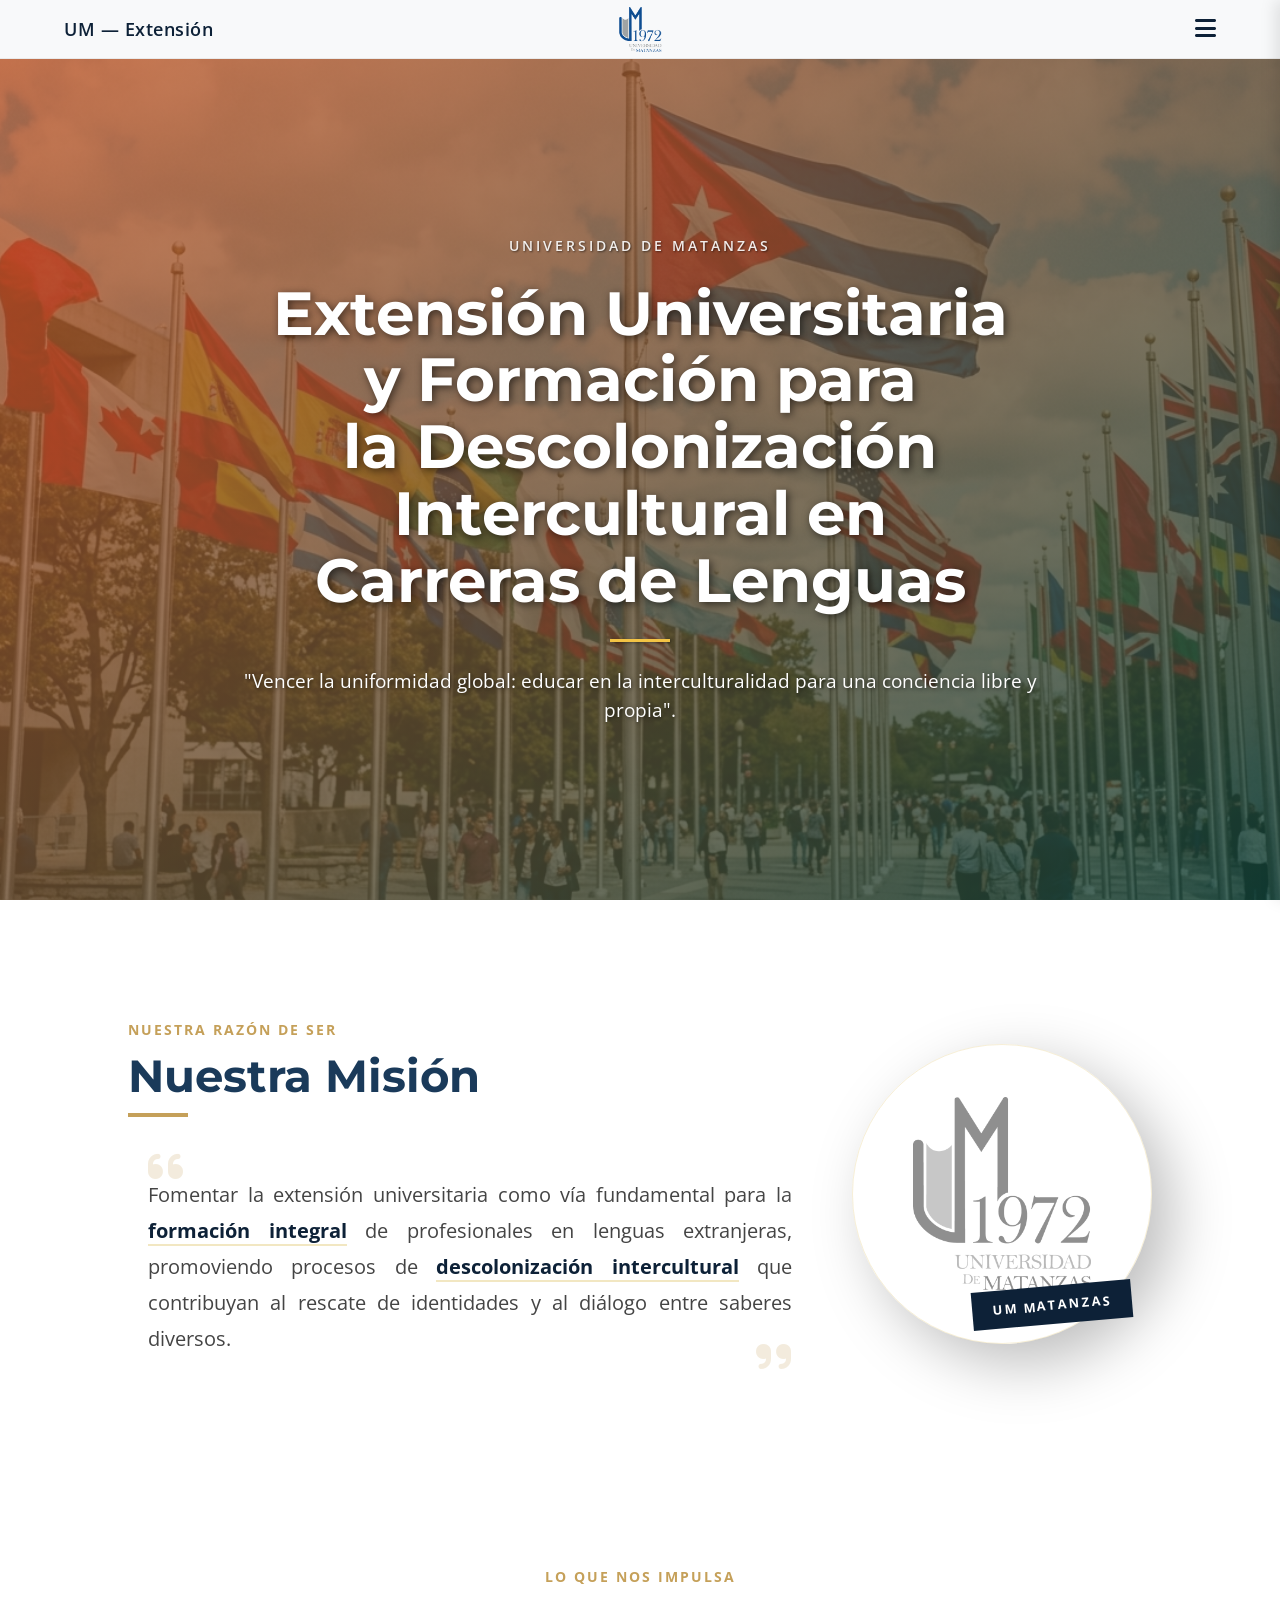
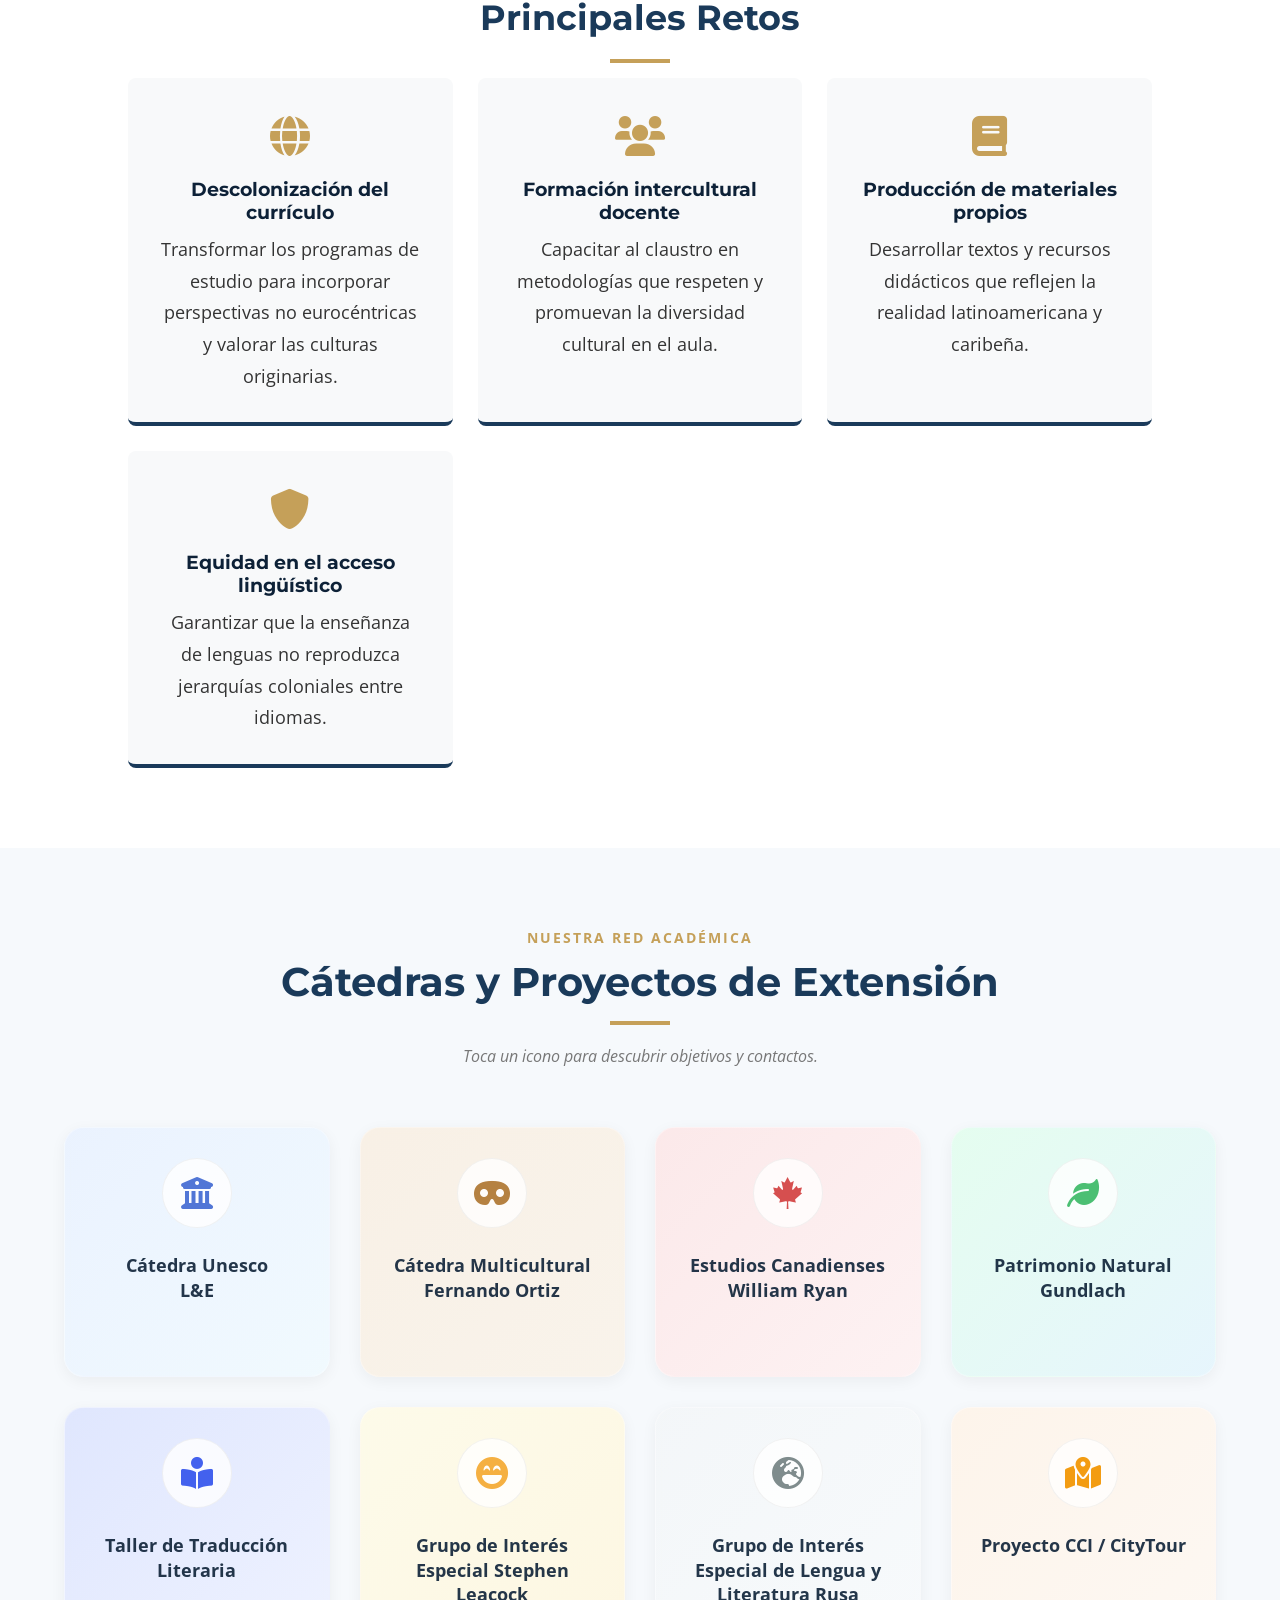
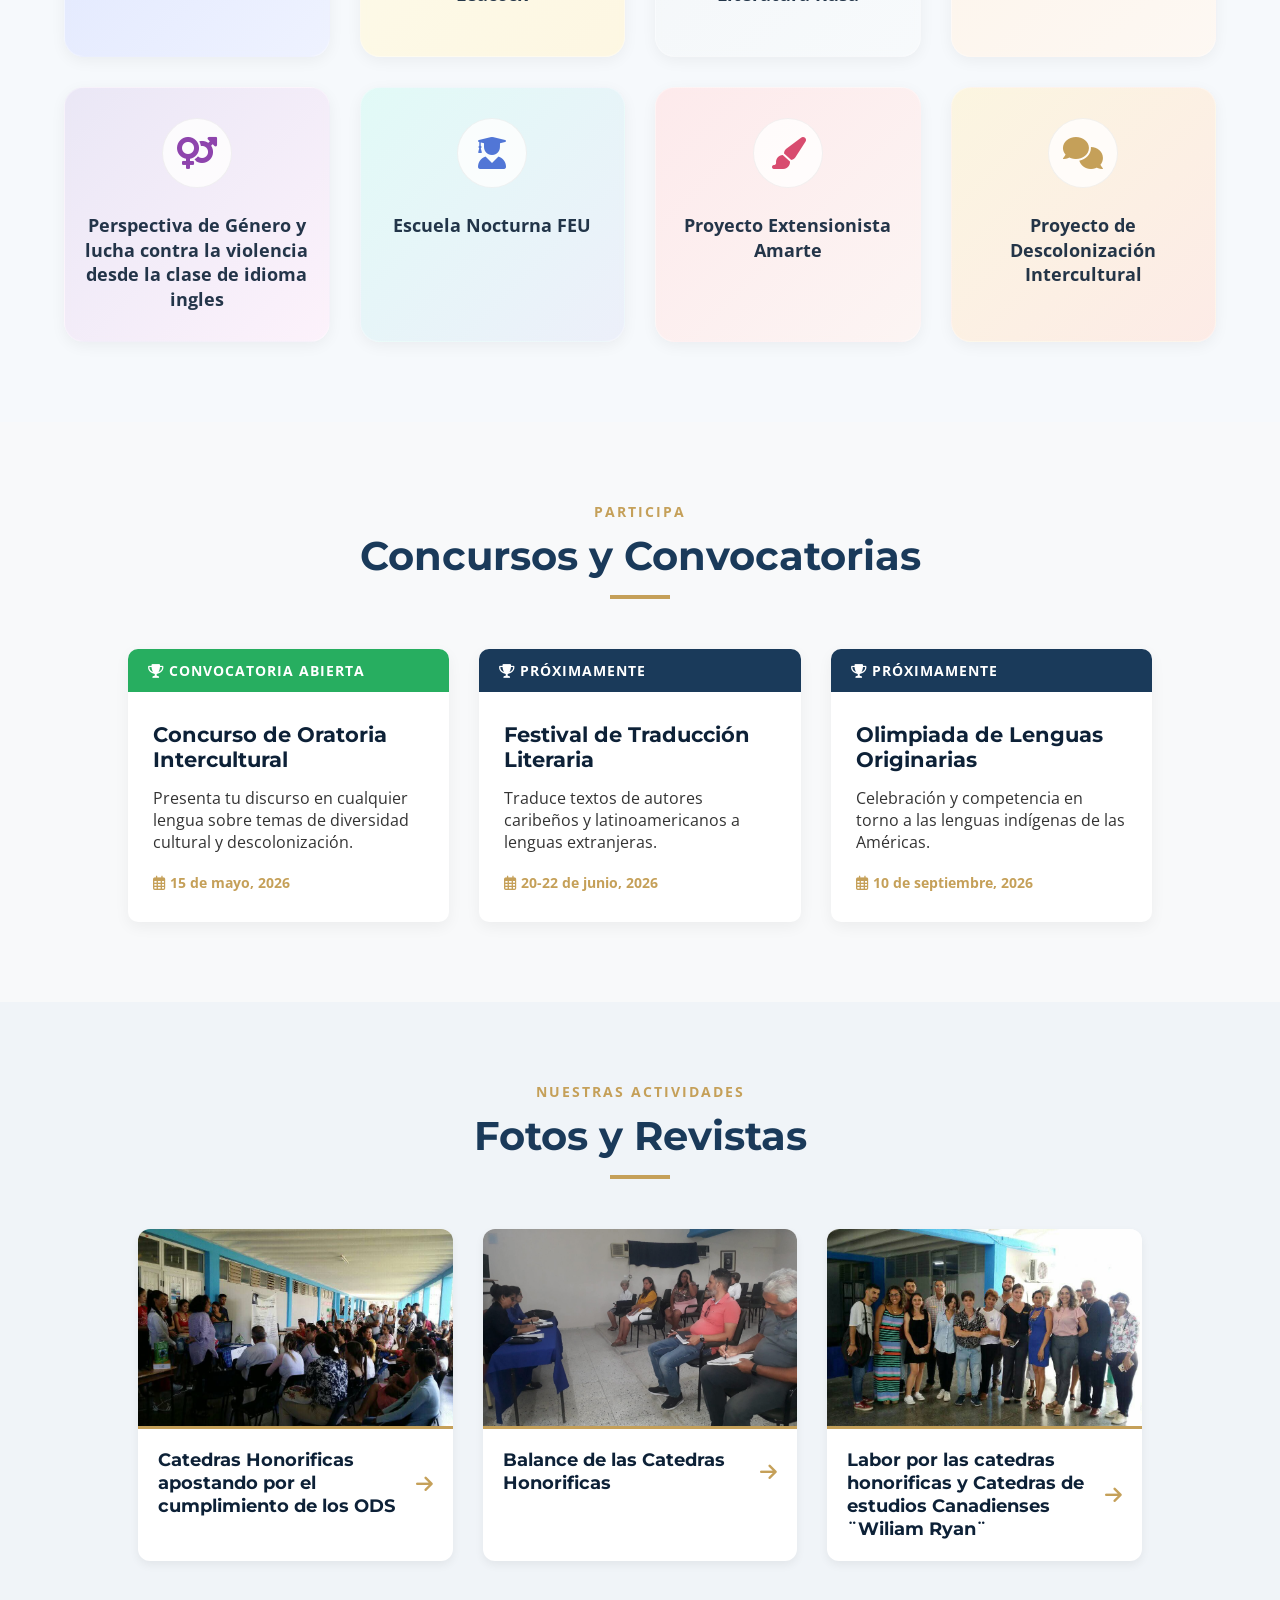
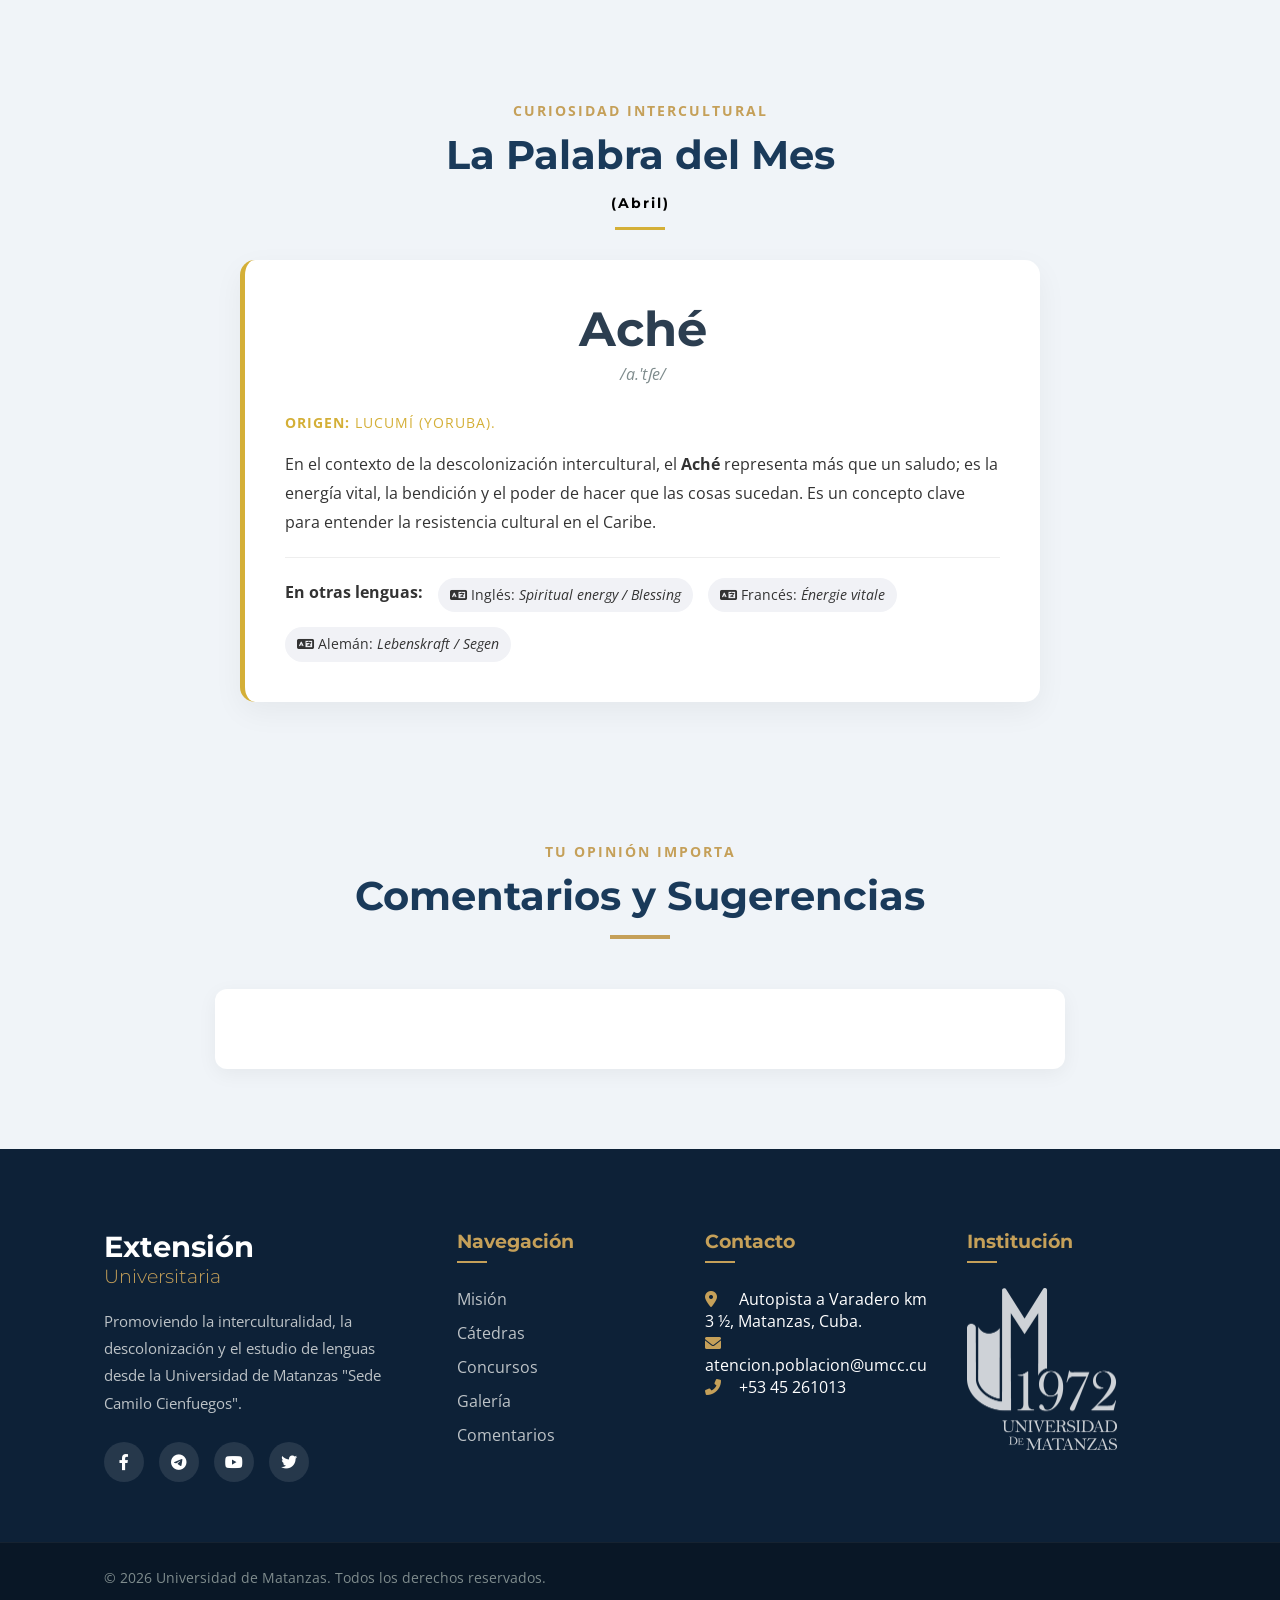
==== commit 86364984: "Add files via upload" ====
--- a/index.html
+++ b/index.html
@@ -12,21 +12,30 @@
    
 </head>
 <body>
-    <header class="barra-navegacion">
-        <div class="logotipo">UM — Extensión</div>
-        <img src="fotos/logouni.png" alt="Logo UM" class="logo-central">
-        
-        <nav>
-            <ul class="enlaces-navegacion">
-                <li><a href="#mision">Misión</a></li>
-                <li><a href="#catedras">Cátedras</a></li>
-                <li><a href="#concursos">Concursos</a></li>
-                <li><a href="#galeria">Galería</a></li>
-            </ul>
-        </nav>
-    </header>
-
-    <main class="seccion-portada">
+   <header class="barra-navegacion">
+    <div class="logotipo">UM — Extensión</div>
+    
+    <img src="fotos/logouni.png" alt="Logo UM" class="logo-central">
+
+    <button class="boton-menu" id="abrir-menu">
+        <i class="fas fa-bars"></i>
+    </button>
+
+    <nav class="panel-navegacion" id="panel-menu">
+        <button class="boton-cerrar" id="cerrar-menu">&times;</button>
+        <ul class="enlaces-navegacion">
+            <li><a href="#mision">Misión</a></li>
+            <li><a href="#catedras">Cátedras</a></li>
+            <li><a href="#concursos">Concursos</a></li>
+            <li><a href="#galeria">Galería</a></li>
+            <li><a href="#comentarios">Comentarios</a></li>
+        </ul>
+    </nav>
+
+    <div class="overlay" id="overlay"></div>
+</header>
+
+    <main class="seccion-portada" id="inicio">
         <div class="contenido-portada">
             <span class="etiqueta-universidad">UNIVERSIDAD DE MATANZAS</span>
     
@@ -45,12 +54,32 @@
     </div>
 </main>
 
-  <section class="Segunda-seccion" id="mision">
-               <span class="subtitulo-superior">NUESTRA RAZÓN DE SER</span>
-            <h2 class="mision">Nuestra Misión:</h2>
-             <div class="gold-divider"></div>
-            <p>Fomentar la extensión universitaria como vía fundamental para la formación integral de profesionales en lenguas extranjeras, promoviendo procesos de descolonización intercultural que contribuyan al rescate de identidades culturales, al diálogo entre saberes diversos y a la construcción de una sociedad más justa e inclusiva desde la Universidad de Matanzas.</p>
-        </section>
+<section class="seccion-mision-pro" id="mision">
+    
+    <div class="contenedor-mision">
+        <div class="header">
+            <span class="subtitulo-superior" id="subtitulo-mision">NUESTRA RAZÓN DE SER</span>
+            <h2 class="titulo-mision">Nuestra Misión</h2>
+            <div class="gold-divider-left"></div>
+            
+            <div class="caja-enfasis">
+                <i class="fas fa-quote-left icono-comilla"></i>
+                <p>
+                    Fomentar la extensión universitaria como vía fundamental para la <strong>formación integral</strong> de profesionales en lenguas extranjeras, promoviendo procesos de <strong>descolonización intercultural</strong> que contribuyan al rescate de identidades y al diálogo entre saberes diversos.
+                </p>
+                <i class="fas fa-quote-right icono-comilla" style="float: right;"></i> 
+            </div>
+        </div>
+
+        <div class="bloque-decorativo">
+            <div class="circulo-imagen">
+                <img src="fotos/logouni.png" alt="Sello UM" class="imagen-sello">
+            </div>
+            <div class="badge-universidad">UM Matanzas</div>
+        </div>
+    </div>
+</section>
+
 
      <section class="Segunda-seccion">
     <div class="header">
@@ -243,19 +272,6 @@
     </div>
 </div>
 
-<div id="modal-info" class="modal-general">
-    <div class="contenido-modal-texto">
-        <span class="cerrar-modal-texto">&times;</span>
-        <h2 id="modal-titulo-catedra"></h2>
-        <div class="separador"></div>
-        <p id="modal-descripcion-catedra"></p>
-        <div class="caja-contacto">
-            <strong>Información de Contacto:</strong>
-            <p id="modal-contacto-catedra"></p>
-        </div>
-    </div>
-</div>
-
 
 <section class="contenedor-seccion" id="concursos">
     <div class="encabezado-seccion">
@@ -350,7 +366,37 @@
     </div>
 </section>
 
-
+<section class="contenedor-seccion fondo-gris" id="palabra-mes">
+    <div class="contenedor-palabra">
+        <div class="palabra-encabezado">
+            <span class="subtitulo-superior">CURIOSIDAD INTERCULTURAL</span>
+            <h2 class="titulo-principal">La Palabra del Mes <h2> <span id="mes">(Abril)</span>
+            <div class="separador-corto"></div>
+        </div>
+
+        <div class="palabra-card">
+            <div class="palabra-principal">
+                <span class="termino">Aché</span>
+                <span class="fonetica">/a.'tʃe/</span>
+            </div>
+            
+            <div class="palabra-contenido">
+                <div class="etimologia">
+                    <strong>Origen:</strong> Lucumí (Yoruba).
+                </div>
+                <p class="definicion">
+                    En el contexto de la descolonización intercultural, el <strong>Aché</strong> representa más que un saludo; es la energía vital, la bendición y el poder de hacer que las cosas sucedan. Es un concepto clave para entender la resistencia cultural en el Caribe.
+                </p>
+                <div class="traduccion-contextual">
+                    <strong>En otras lenguas:</strong> 
+                    <span><i class="fas fa-language"></i> Inglés: <em>Spiritual energy / Blessing</em></span>
+                    <span><i class="fas fa-language"></i> Francés: <em>Énergie vitale</em></span>
+                    <span><i class="fas fa-language"></i> Alemán: <em>Lebenskraft / Segen</em></span>
+                </div>
+            </div>
+        </div>
+    </div>
+</section>
 
 
         <section class="contenedor-seccion fondo-gris" id="comentarios">
@@ -377,8 +423,50 @@
         
 
 
-        <footer>
-    <p>&copy; <span id="anio"></span> Universidad de Matanzas. Todos los derechos reservados.</p>
+      <footer class="footer-institucional">
+    <div class="contenedor-footer">
+        <div class="col-footer">
+            <h2 class="logo-footer">Extensión<span>Universitaria</span></h2>
+            <p class="descripcion-footer">
+                Promoviendo la interculturalidad, la descolonización y el estudio de lenguas desde la Universidad de Matanzas "Sede Camilo Cienfuegos".
+            </p>
+            <div class="redes-sociales">
+                <a href="https://facebook.com/UniversidadMatanzasOficial"><i class="fab fa-facebook-f"></i></a>
+                <a href="https://t.me/GrupoUniversidadMatanzas"><i class="fab fa-telegram-plane"></i></a>
+                <a href="https://www.youtube.com/channel/UCVAu81kSlIY36iO8WQF473Q"><i class="fab fa-youtube"></i></a>
+                <a href="https://twitter.com/Universidad_UM"><i class="fab fa-twitter"></i></a>
+            </div>
+        </div>
+
+        <div class="col-footer">
+            <h3>Navegación</h3>
+            <ul>
+                <li><a href="#mision">Misión</a></li>
+                <li><a href="#catedras">Cátedras</a></li>
+                <li><a href="#concursos">Concursos</a></li>
+                <li><a href="#galeria">Galería</a></li>
+                <li><a href="#comentarios">Comentarios</a></li>
+            </ul>
+        </div>
+
+        <div class="col-footer">
+            <h3>Contacto</h3>
+            <p><i class="fas fa-map-marker-alt"></i> Autopista a Varadero km 3 ½, Matanzas, Cuba.</p>
+            <p><i class="fas fa-envelope"></i> atencion.poblacion@umcc.cu</p>
+            <p><i class="fas fa-phone-alt"></i> +53 45 261013</p>
+        </div>
+
+        <div class="col-footer">
+            <h3>Institución</h3>
+            <img src="fotos/logouni.png" alt="Logo UMCC" class="logo-umcc-footer">
+        </div>
+    </div>
+
+    <div class="barra-copyright">
+        <div class="contenedor-copyright">
+            <p>&copy; 2026 Universidad de Matanzas. Todos los derechos reservados.</p>
+        </div>
+    </div>
 </footer>
 
 <div id="modal-galeria">
--- a/estilos.css
+++ b/estilos.css
@@ -34,19 +34,9 @@
 /* =========================================
    2. BARRA DE NAVEGACIÓN (HEADER)
    ========================================= */
-
-.barra-navegacion {
-    display: flex;
-    justify-content: space-between;
-    align-items: center;
-    padding: 15px 5%;
-    background-color: var(--gris-claro);
-    border-bottom: 1px solid #eaeaea;
-    position: absolute; /* Superpuesta sobre la imagen */
-    top: 0;
-    width: 100%;
-    z-index: 10;
-}
+    #subtitulo-mision{
+        text-align: left;
+    }
 /* --- ESTILO PARA EL LOGO CENTRAL --- */
 .logo-central {
     position: absolute;
@@ -64,22 +54,229 @@
     letter-spacing: 0.5px;
 }
 
+.barra-navegacion {
+    display: flex;
+    justify-content: space-between;
+    align-items: center;
+    padding: 15px 5%;
+    background-color: var(--gris-claro);
+    border-bottom: 1px solid #eaeaea;
+    position: absolute;
+    top: 0;
+    width: 100%;
+    z-index: 1000; /* Aumentado para estar sobre todo */
+}
+
+/* Botón Hamburguesa */
+.boton-menu {
+    background: none;
+    border: none;
+    color: var(--azul-oscuro);
+    font-size: 1.5rem;
+    cursor: pointer;
+    z-index: 1001;
+}
+
+/* Panel Desplegable Lateral */
+.panel-navegacion {
+    position: fixed;
+    top: 0;
+    right: -300px; /* Escondido */
+    width: 300px;
+    height: 100vh;
+    background-color: white;
+    box-shadow: -5px 0 15px rgba(0,0,0,0.1);
+    z-index: 2000;
+    display: flex;
+    flex-direction: column;
+    padding: 80px 40px;
+    transition: all 0.4s cubic-bezier(0.4, 0, 0.2, 1);
+}
+
+/* Estado Activo del Panel */
+.panel-navegacion.activo {
+    right: 0;
+}
+
+.boton-cerrar {
+    position: absolute;
+    top: 20px;
+    right: 20px;
+    background: none;
+    border: none;
+    color: var(--azul-oscuro);
+    font-size: 2.5rem;
+    cursor: pointer;
+}
+
+/* Ajuste de los enlaces dentro del panel */
 .enlaces-navegacion {
     list-style: none;
     display: flex;
-    gap: 30px;
+    flex-direction: column; /* De fila a columna */
+    gap: 25px;
+    padding: 0;
 }
 
 .enlaces-navegacion li a {
     text-decoration: none;
-    color: #555;
-    font-size: 0.9rem;
+    color: #333;
+    font-size: 1.1rem; /* Un poco más grande para el panel */
     font-weight: 600;
     transition: color 0.3s ease;
 }
 
 .enlaces-navegacion li a:hover {
     color: var(--dorado);
+}
+
+/* Capa Oscura (Overlay) */
+.overlay {
+    position: fixed;
+    top: 0;
+    left: 0;
+    width: 100%;
+    height: 100%;
+    background: rgba(0, 0, 0, 0.4);
+    backdrop-filter: blur(2px);
+    display: none;
+    z-index: 1500;
+}
+
+.overlay.activo {
+    display: block;
+}
+
+.seccion-mision-pro {
+    position: relative;
+    padding: 120px 10%;
+    background-color: #ffffff;
+    overflow: hidden;
+}
+
+.contenedor-mision {
+    display: flex;
+    align-items: center;
+    gap: 60px;
+    max-width: 1200px;
+    margin: 0 auto;
+    position: relative;
+    z-index: 1;
+}
+
+.bloque-texto-mision {
+    flex: 1;
+}
+
+.titulo-mision {
+    font-size: 2.8rem;
+    color: #1a3a5a;
+    font-family: 'Montserrat', sans-serif;
+    margin: 10px 0;
+}
+
+.gold-divider-left {
+    width: 60px;
+    height: 4px;
+    background-color: var(--dorado);
+    margin-bottom: 30px;
+}
+
+.caja-enfasis {
+    position: relative;
+    padding-left: 20px;
+}
+
+.icono-comilla {
+    font-size: 2.5rem; /* Asegúrate de que sea grande */
+    color: var(--dorado);
+    opacity: 0.2; /* Un toque sutil para que no distraiga */
+    display: block; /* Para que la de apertura esté arriba */
+    margin-bottom: -10px; /* Ajuste para que se acerque al texto */
+}
+
+/* Si añadiste la de cierre, dale un margen superior */
+.fa-quote-right {
+    display: block;
+    text-align: right;
+    margin-top: -20px;
+}
+
+.caja-enfasis p {
+    font-size: 1.25rem;
+    line-height: 1.8;
+    color: #444;
+    text-align: justify;
+}
+
+.caja-enfasis strong {
+    color: var(--azul-oscuro);
+    border-bottom: 2px solid rgba(212, 175, 55, 0.3);
+}
+
+/* Bloque Decorativo (Lado Derecho) */
+.bloque-decorativo {
+    flex: 0.8;
+    display: flex;
+    justify-content: center;
+    align-items: center;
+    position: relative;
+}
+
+.circulo-imagen {
+    width: 300px;
+    height: 300px;
+    background: var(--color-crema);
+    border-radius: 50%;
+    display: flex;
+    justify-content: center;
+    align-items: center;
+    border: 1px solid rgba(212, 175, 55, 0.2);
+    position: relative;
+    box-shadow: 20px 20px 60px #bebebe, -20px -20px 60px #ffffff;
+}
+
+.imagen-sello {
+    width: 60%;
+    height: auto;
+    filter: grayscale(100%);
+    opacity: 0.6;
+    transition: 0.5s;
+}
+
+.circulo-imagen:hover .imagen-sello {
+    filter: grayscale(0%);
+    opacity: 1;
+    transform: scale(1.1);
+}
+
+.badge-universidad {
+    position: absolute;
+    bottom: 20px;
+    right: 20px;
+    background: var(--azul-oscuro);
+    color: white;
+    padding: 10px 20px;
+    font-size: 0.8rem;
+    font-weight: 700;
+    letter-spacing: 2px;
+    text-transform: uppercase;
+    transform: rotate(-5deg);
+}
+
+/* Móvil */
+@media (max-width: 992px) {
+    .contenedor-mision {
+        flex-direction: column;
+        text-align: center;
+    }
+    .gold-divider-left {
+        margin: 0 auto 30px;
+    }
+    .circulo-imagen {
+        width: 200px;
+        height: 200px;
+    }
 }
 
 /* =========================================
@@ -161,7 +358,7 @@
     margin-bottom: 60px;
     text-align: center;
 }
-    .mision {
+.mision {
         text-align: center;
     }
 .Segunda-seccion h2 {
@@ -579,12 +776,175 @@
 /* =========================================
    7. FOOTER
    ========================================= */
-footer {
+/* =========================================
+   14. FOOTER INSTITUCIONAL
+   ========================================= */
+
+.footer-institucional {
     background-color: var(--azul-oscuro);
-    color: var(--blanco);
-    text-align: center;
-    padding: 30px 20px;
-    font-size: 0.9rem;
+    color: #ffffff;
+    padding: 80px 0 0 0;
+    font-family: 'Open Sans', sans-serif;
+}
+
+.contenedor-footer {
+    max-width: 1200px;
+    margin: 0 auto;
+    display: grid;
+    grid-template-columns: 1.5fr 1fr 1fr 1fr;
+    gap: 40px;
+    padding: 0 5% 60px 5%;
+}
+
+/* Títulos de columnas */
+.col-footer h3 {
+    color: var(--dorado);
+    font-size: 1.2rem;
+    margin-bottom: 25px;
+    position: relative;
+    padding-bottom: 10px;
+}
+
+.col-footer h3::after {
+    content: '';
+    position: absolute;
+    left: 0;
+    bottom: 0;
+    width: 30px;
+    height: 2px;
+    background-color: var(--dorado);
+}
+
+/* Estilo Logo Footer */
+.logo-footer {
+    font-size: 1.8rem;
+    margin-bottom: 20px;
+    color: white;
+}
+.logo-footer span {
+    color: var(--dorado);
+    font-weight: 300;
+    display: block;
+    font-size: 1.2rem;
+}
+
+.descripcion-footer {
+    line-height: 1.8;
+    color: #bdc3c7;
+    font-size: 0.95rem;
+    margin-bottom: 25px;
+}
+
+/* Enlaces y Listas */
+.col-footer ul {
+    list-style: none;
+    padding: 0;
+}
+
+.col-footer ul li {
+    margin-bottom: 12px;
+}
+
+.col-footer ul li a {
+    color: #bdc3c7;
+    text-decoration: none;
+    transition: color 0.3s;
+}
+
+.col-footer ul li a:hover {
+    color: var(--dorado);
+    padding-left: 5px;
+}
+
+/* Iconos de contacto */
+.col-footer p i {
+    color: var(--dorado);
+    margin-right: 10px;
+    width: 20px;
+}
+
+/* Redes Sociales */
+.redes-sociales {
+    display: flex;
+    gap: 15px;
+}
+
+.redes-sociales a {
+    width: 40px;
+    height: 40px;
+    background: rgba(255,255,255,0.1);
+    display: flex;
+    align-items: center;
+    justify-content: center;
+    border-radius: 50%;
+    color: white;
+    text-decoration: none;
+    transition: all 0.3s;
+}
+
+.redes-sociales a:hover {
+    background: var(--dorado);
+    color: var(--azul-oscuro);
+    transform: translateY(-5px);
+}
+
+.logo-umcc-footer {
+    filter: brightness(0) invert(1); /* Pone el logo en blanco */
+    max-width: 150px;
+    opacity: 0.8;
+}
+
+/* Barra de Copyright */
+.barra-copyright {
+    background-color: rgba(0,0,0,0.3);
+    padding: 25px 0;
+    border-top: 1px solid rgba(255,255,255,0.05);
+}
+
+.contenedor-copyright {
+    max-width: 1200px;
+    margin: 0 auto;
+    padding: 0 5%;
+    display: flex;
+    justify-content: space-between;
+    align-items: center;
+    font-size: 0.85rem;
+    color: #7f8c8d;
+}
+
+.creditos i {
+    color: #e74c3c; /* Corazón/Código en rojo */
+    margin: 0 5px;
+}
+
+.creditos strong {
+    color: var(--dorado);
+}
+
+/* Responsivo */
+@media (max-width: 900px) {
+    .contenedor-footer {
+        grid-template-columns: 1fr 1fr;
+    }
+}
+
+@media (max-width: 600px) {
+    .contenedor-footer {
+        grid-template-columns: 1fr;
+        text-align: center;
+    }
+    .col-footer h3::after {
+        left: 50%;
+        transform: translateX(-50%);
+    }
+    .redes-sociales {
+        justify-content: center;
+    }
+    .contenedor-copyright {
+        flex-direction: column;
+        gap: 15px;
+        text-align: center;
+    }
 }
 
 /* =========================================
@@ -863,4 +1223,97 @@
         margin-bottom: 10px;
         font-size: 2rem;
     }
-}+}
+
+/* Sección Palabra del Mes */
+
+/* =========================================
+   12. PALABRA DEL MES 
+   ========================================= */
+
+#palabra-mes {
+    padding: 60px 20px;
+    background-color: #f0f4f8;
+    display: flex;
+    justify-content: center;
+}
+#mes{
+    text-align: center;
+    color: black;
+    letter-spacing: 2px;
+    font-weight: bold;
+    font-size: 0.9rem;
+    display: block;
+    margin-bottom: 10px;
+}
+.contenedor-palabra {
+    max-width: 800px;
+    width: 100%;
+    text-align: center;
+}
+
+.palabra-card {
+    background: #ffffff;
+    padding: 40px;
+    border-radius: 15px;
+    box-shadow: 0 10px 30px rgba(0,0,0,0.05);
+    border-left: 5px solid #d4af37; /* El dorado que usas en los divisores */
+    margin-top: 30px;
+    transition: transform 0.3s ease;
+}
+
+.palabra-card:hover {
+    transform: translateY(-5px);
+}
+
+.termino {
+    display: block;
+    font-size: 3rem;
+    font-family: 'Montserrat', sans-serif;
+    font-weight: 700;
+    color: #2c3e50;
+    margin-bottom: 5px;
+}
+
+.fonetica {
+    color: #7f8c8d;
+    font-family: 'Open Sans', sans-serif;
+    font-style: italic;
+}
+
+.palabra-contenido {
+    margin-top: 25px;
+    text-align: left;
+    line-height: 1.8;
+}
+
+.etimologia {
+    margin-bottom: 15px;
+    color: #d4af37;
+    text-transform: uppercase;
+    font-size: 0.9rem;
+    letter-spacing: 1px;
+}
+
+.traduccion-contextual {
+    margin-top: 20px;
+    padding-top: 20px;
+    border-top: 1px solid #eee;
+    display: flex;
+    flex-wrap: wrap;
+    gap: 15px;
+}
+
+.traduccion-contextual span {
+    background: #f1f2f6;
+    padding: 5px 12px;
+    border-radius: 20px;
+    font-size: 0.85rem;
+}
+
+.separador-corto {
+    width: 50px;
+    height: 3px;
+    background: #d4af37;
+    margin: 15px auto;
+}
